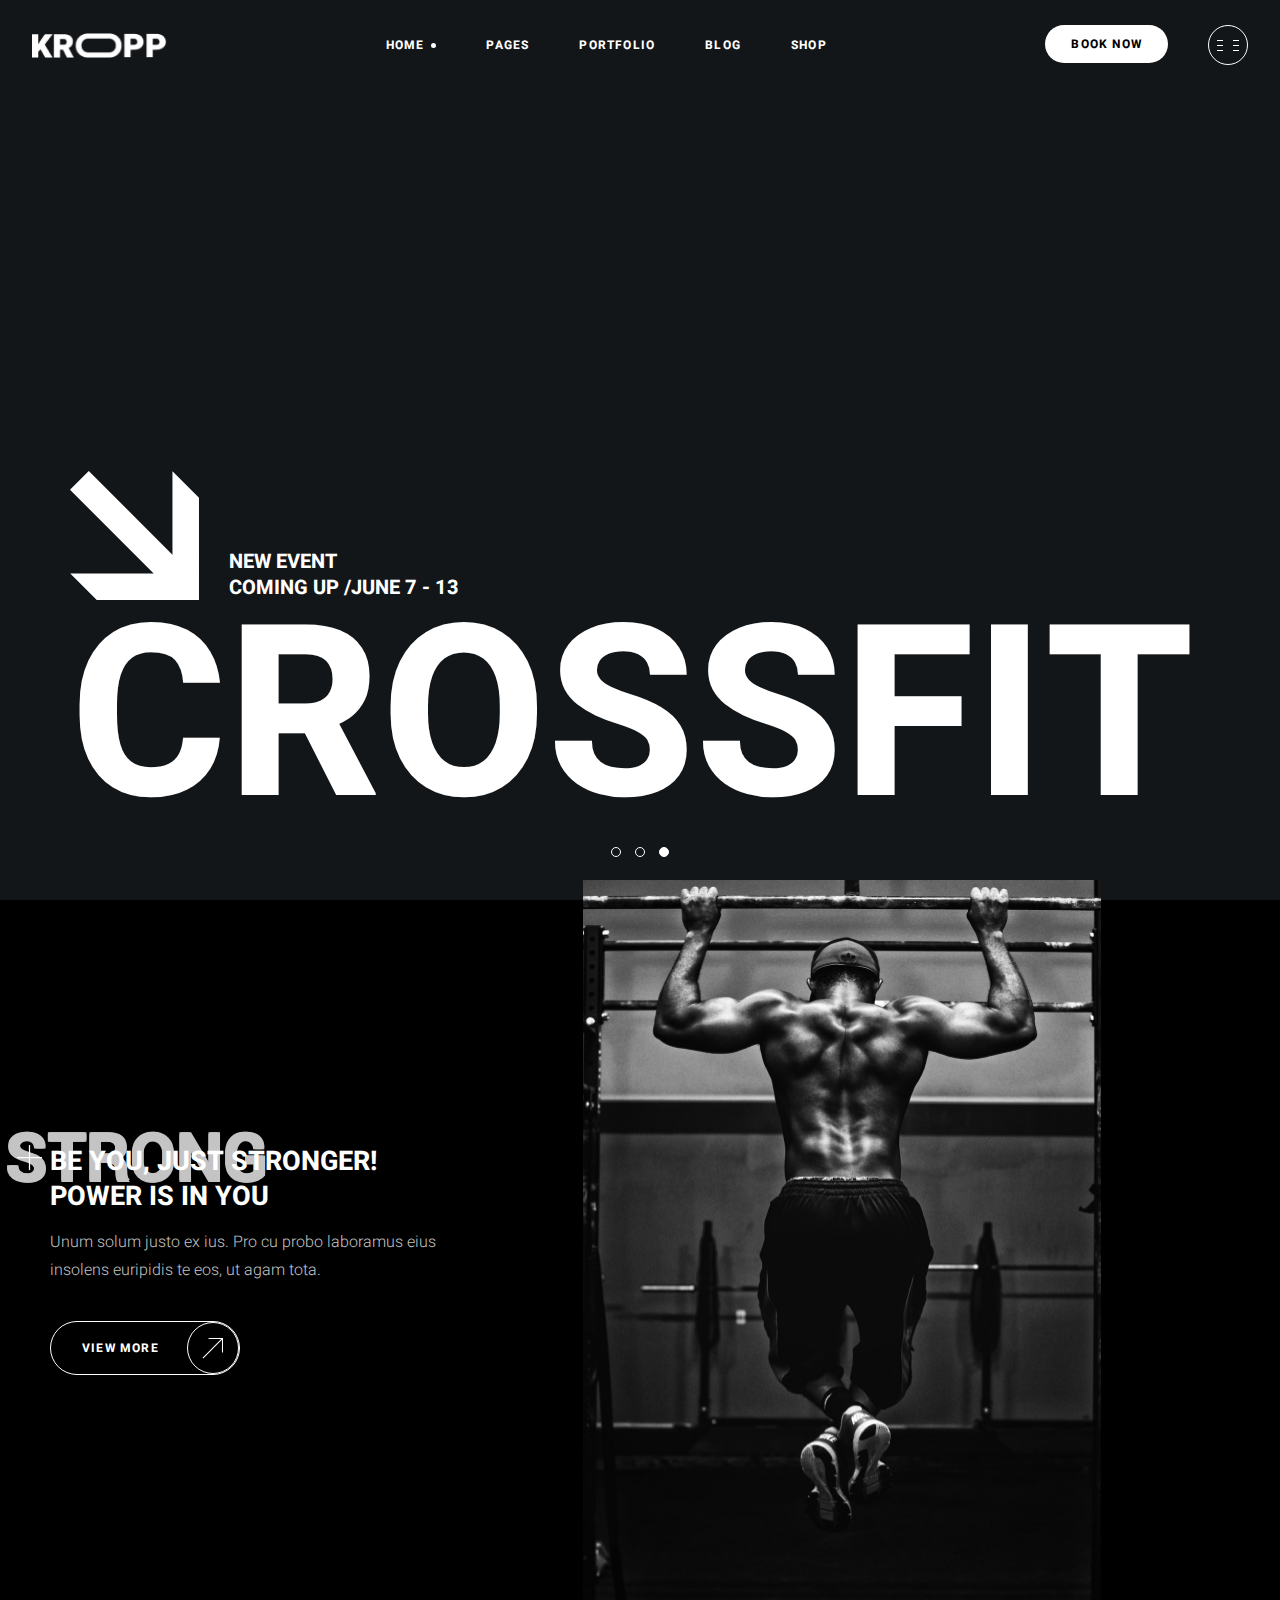
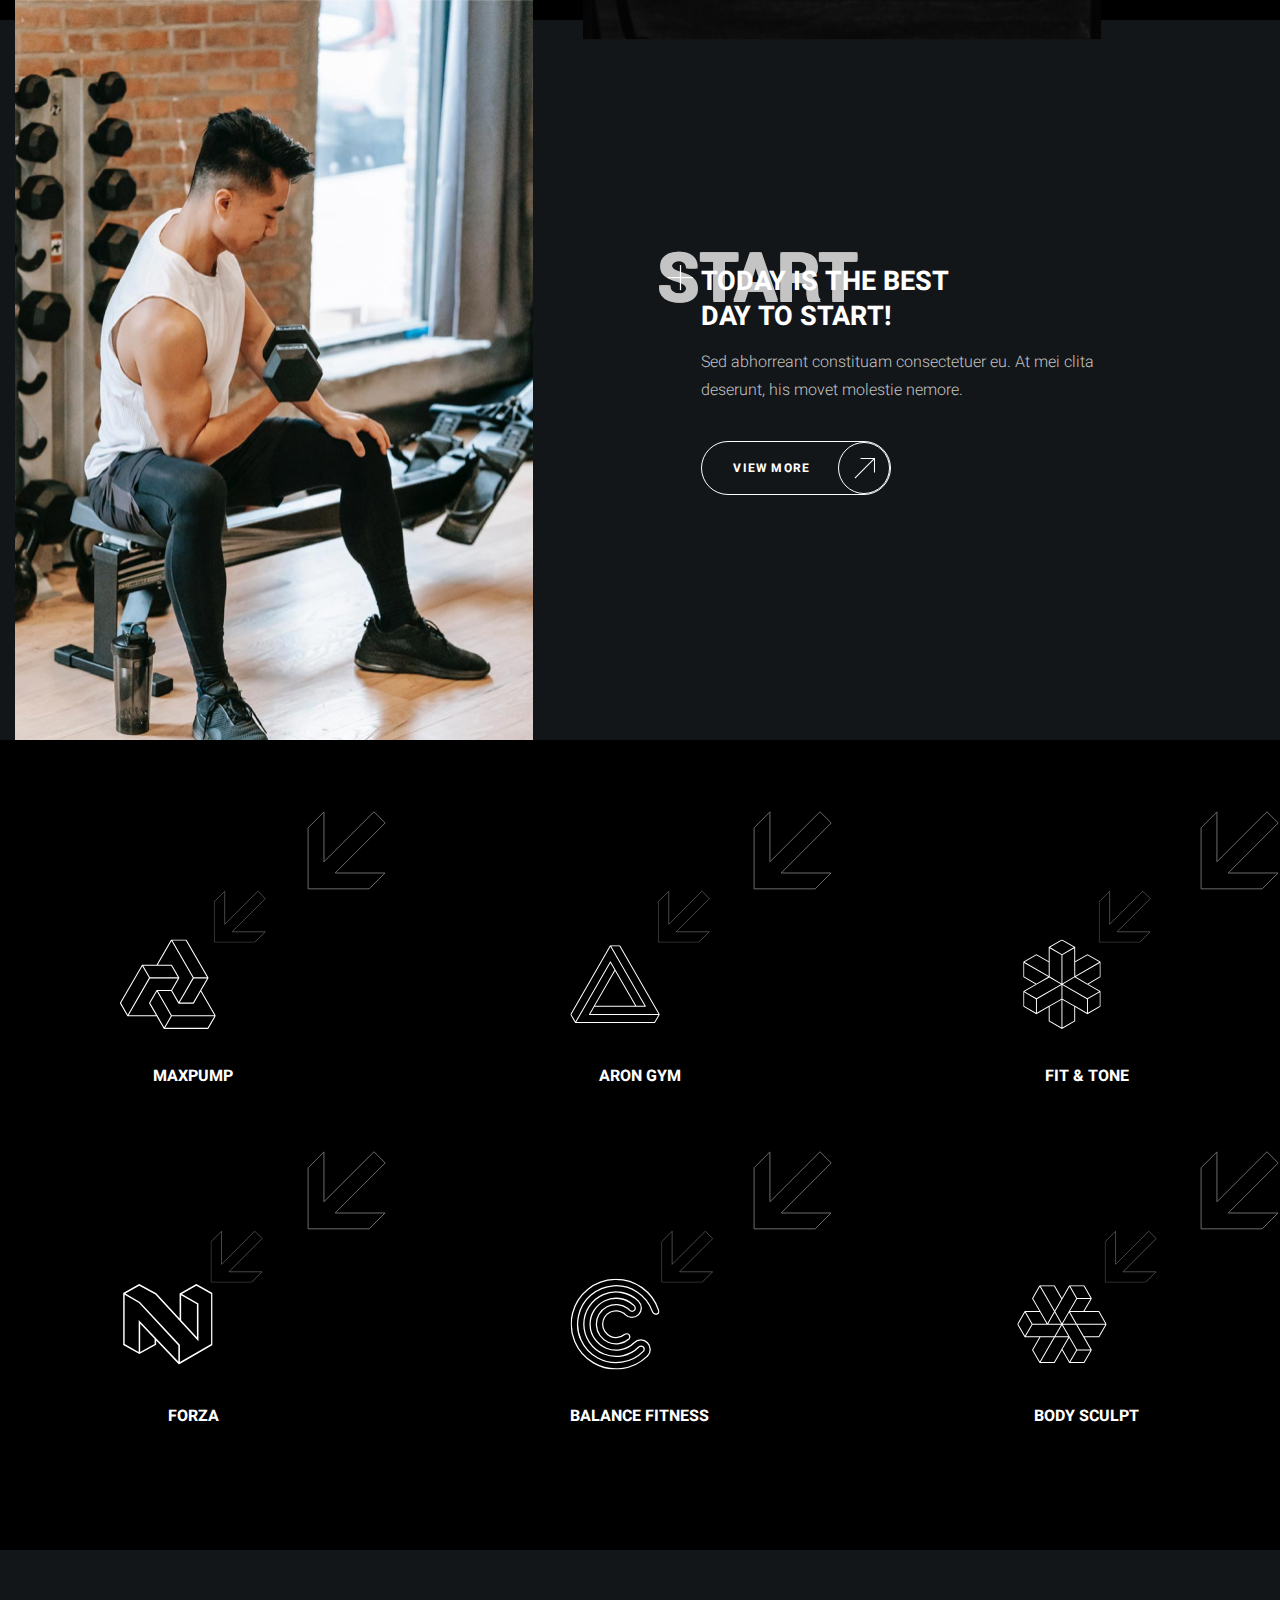
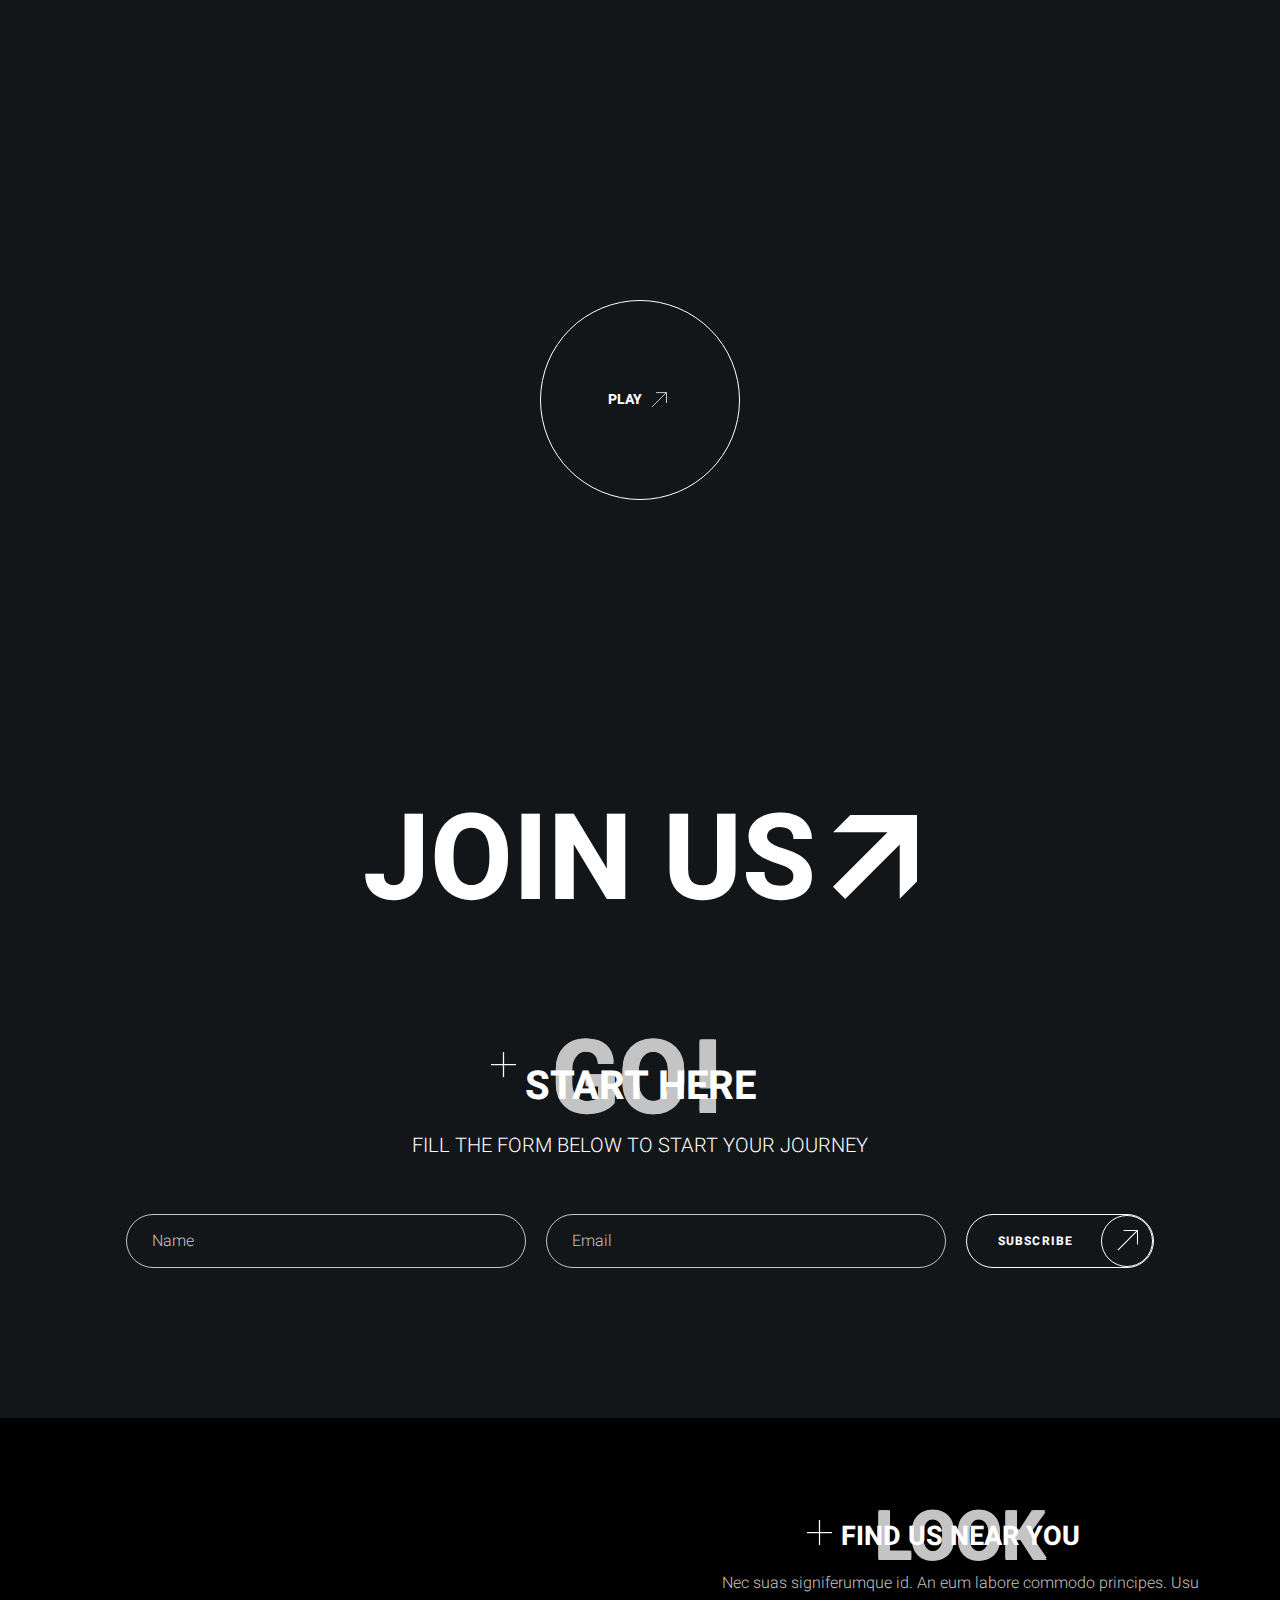
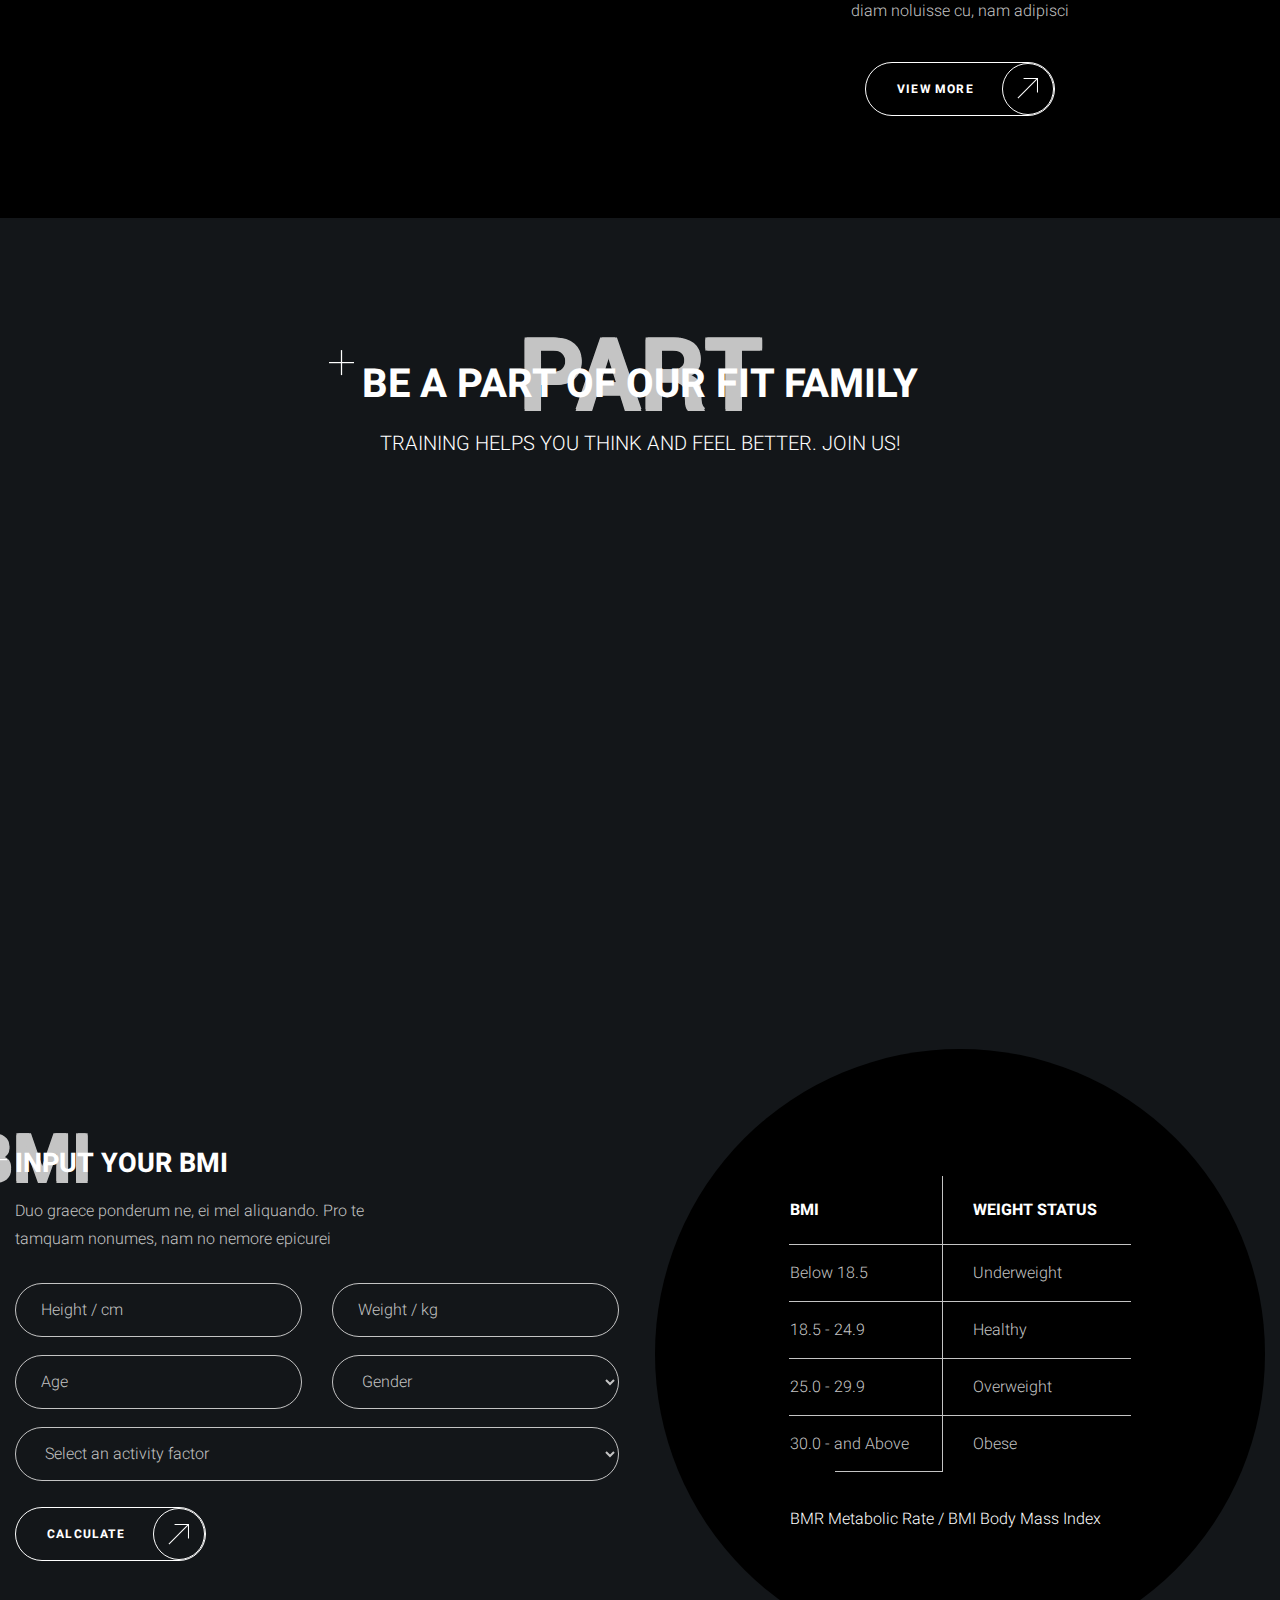
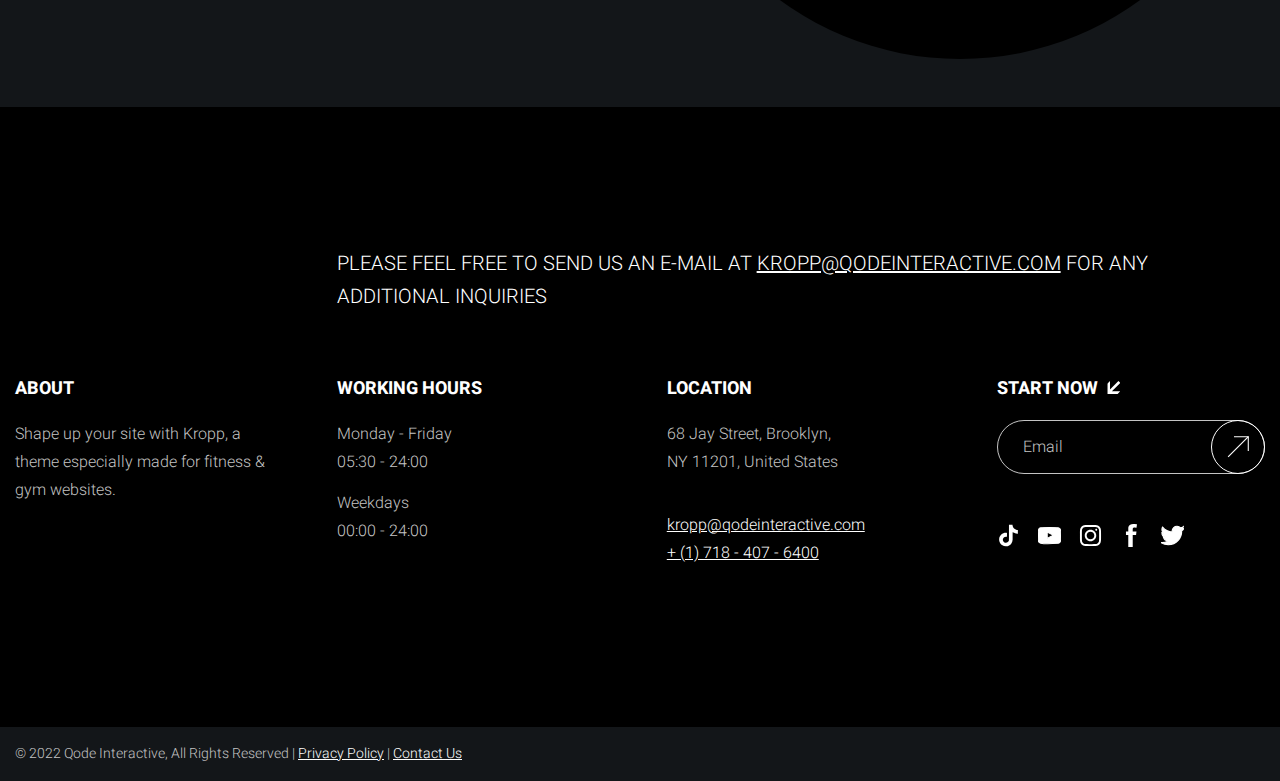
==== crossfit/index.html @ 1299d88a "done" ====
<!doctype html>
<html lang="en">
<head>
  <meta charset="UTF-8">
  <meta name="viewport"
        content="width=device-width, user-scalable=no, initial-scale=1.0, maximum-scale=1.0, minimum-scale=1.0">
  <title>Kropp Fitness</title>
  <link rel="stylesheet" href="./style.css">
</head>
<body>
  <header class="header">
    <a class="header-logo" href="/">
      <img
        class="header-logo-image"
        src="./images/logo.png"
        alt="Kropp Logo"
        width="135" height="25" loading="lazy"
      />
    </a>
    <nav class="header-menu">
      <ul class="header-menu-list">
        <li class="header-menu-item">
          <a class="header-menu-link is-current" href="/">Home</a>
        </li>
        <li class="header-menu-item">
          <a class="header-menu-link" href="/">Pages</a>
        </li>
        <li class="header-menu-item">
          <a class="header-menu-link" href="/">Portfolio</a>
        </li>
        <li class="header-menu-item">
          <a class="header-menu-link" href="/">Blog</a>
        </li>
        <li class="header-menu-item">
          <a class="header-menu-link" href="/">Shop</a>
        </li>
      </ul>
    </nav>
    <div class="header-actions">
      <button
        class="header-book-button button"
        type="button"
      >
        Book now
      </button>
      <button
        class="header-burger-button"
        type="button"
        title="Open menu"
      >
        <span class="visually-hidden">Open menu</span>
        <span class="header-burger-button-line"></span>
        <span class="header-burger-button-line"></span>
        <span class="header-burger-button-line"></span>
      </button>
    </div>
  </header>
  <main class="content">
    <h1 class="visually-hidden">Kropp Fitness Club</h1>
    <section class="banner">
      <h2 class="visually-hidden">Upcoming events</h2>
      <div class="banner-body">
        <div class="banner-info">
          New event<br/>
          coming up / <time datetime="06-07">june 7</time>&nbsp;-&nbsp;<time datetime="06-13">13</time>
        </div>
        <h3 class="banner-title">Crossfit</h3>
      </div>
      <div class="banner-pagination">
        <ul class="banner-pagination-list">
          <li class="banner-pagination-item">
            <button
              class="banner-pagination-button"
              type="button"
            ></button>
          </li>
          <li class="banner-pagination-item">
            <button
              class="banner-pagination-button"
              type="button"
            ></button>
          </li>
          <li class="banner-pagination-item">
            <button
              class="banner-pagination-button is-current"
              type="button"
            ></button>
          </li>
        </ul>
      </div>
    </section>
    <section class="motivation">
      <h2 class="visually-hidden">Motivation</h2>
      <ul class="motivation-list">
        <li class="motivation-item">
          <div class="motivation-card container">
            <div class="motivation-card-body">
              <h3
                class="motivation-card-title backdrop-title title-medium"
                data-title="Strong"
              >
                Be you, just stronger!<br/>
                Power is in you
              </h3>
              <div class="motivation-card-description">
                <p>Unum solum justo ex ius. Pro cu probo laboramus eius insolens euripidis te eos, ut agam tota.</p>
              </div>
              <a class="motivation-card-button button transparent" href="/">
                View more
              </a>
            </div>
            <img
              class="motivation-card-image"
              src="./images/motivation/1.jpg"
              alt="A man pulling himself up on a horizontal bar"
              width="518" height="760" loading="lazy"
            />
          </div>
        </li>
        <li class="motivation-item">
          <div class="motivation-card container">
            <div class="motivation-card-body">
              <h3
                class="motivation-card-title backdrop-title title-medium"
                data-title="Start"
              >
                Today is the best<br/>
                day to start!
              </h3>
              <div class="motivation-card-description">
                <p>Sed abhorreant constituam consectetuer eu. At mei clita deserunt, his movet molestie nemore.</p>
              </div>
              <a class="motivation-card-button button transparent" href="/">
                View more
              </a>
            </div>
            <img
              class="motivation-card-image"
              src="./images/motivation/2.jpg"
              alt="Man with dumbbells"
              width="518" height="760" loading="lazy"
            />
          </div>
        </li>
      </ul>
    </section>
    <section class="training-types container-wide">
      <h2 class="visually-hidden">Types of training</h2>
      <ul class="training-types-list">
        <li class="training-types-item">
          <img
            class="training-types-image"
            src="./images/training-types/1.svg"
            alt=""
            width="150" height="140" loading="lazy"
          />
          <h3 class="training-types-item-title">Maxpump</h3>
        </li>
        <li class="training-types-item">
          <img
            class="training-types-image"
            src="./images/training-types/2.svg"
            alt=""
            width="150" height="140" loading="lazy"
          />
          <h3 class="training-types-item-title">aron gym</h3>
        </li>
        <li class="training-types-item">
          <img
            class="training-types-image"
            src="./images/training-types/3.svg"
            alt=""
            width="150" height="140" loading="lazy"
          />
          <h3 class="training-types-item-title">fit & tone</h3>
        </li>
        <li class="training-types-item">
          <img
            class="training-types-image"
            src="./images/training-types/4.svg"
            alt=""
            width="150" height="140" loading="lazy"
          />
          <h3 class="training-types-item-title">forza</h3>
        </li>
        <li class="training-types-item">
          <img
            class="training-types-image"
            src="./images/training-types/5.svg"
            alt=""
            width="150" height="140" loading="lazy"
          />
          <h3 class="training-types-item-title">balance fitness</h3>
        </li>
        <li class="training-types-item">
          <img
            class="training-types-image"
            src="./images/training-types/6.svg"
            alt=""
            width="150" height="140" loading="lazy"
          />
          <h3 class="training-types-item-title">body sculpt</h3>
        </li>
      </ul>
    </section>
    <section class="join-us">
      <div class="join-us-video-wrapper">
        <video
          class="join-us-video"
          src=""
          width="960" height="600"
          poster="./images/video-placeholder.jpg"
        ></video>
        <button
          class="join-us-video-play-button"
          type="button"
        >
          Play
        </button>
      </div>
      <div class="join-us-body container">
        <h2 class="join-us-title">Join us</h2>
        <form class="join-us-form">
          <header class="join-us-form-header">
            <h3
              class="join-us-form-title backdrop-title centered title-big"
              data-title="Go!"
            >
              Start here
            </h3>
            <div class="join-us-form-subtitle section-description">
              fill the form below to start your journey
            </div>
          </header>
          <div class="join-us-form-body">
            <label class="visually-hidden" for="username">Name</label>
            <input
              class="join-us-form-input input"
              id="username"
              placeholder="Name"
            />
            <label class="visually-hidden" for="email">Email</label>
            <input
              class="join-us-form-input input"
              id="email"
              placeholder="Email"
              type="email"
            />
            <button
              class="join-us-form-button button transparent"
              type="submit"
            >
              Subscribe
            </button>
          </div>
        </form>
      </div>
    </section>
    <section class="location container-wide">
      <img
        class="location-map-image"
        src="./images/map.jpeg"
        alt="Branches on the map"
        width="960" height="600" loading="lazy"
      />
      <div class="location-body">
        <h2
          class="location-title title-medium backdrop-title centered"
          data-title="Look"
        >
          Find us near you
        </h2>
        <div class="location-description">
          <p>Nec suas signiferumque id. An eum labore commodo principes. Usu diam noluisse cu, nam adipisci</p>
        </div>
        <a class="location-button button transparent" href="/">
          View more
        </a>
      </div>
    </section>
    <section class="family">
      <header class="family-header container">
        <h2
          class="family-title title-big backdrop-title centered"
          data-title="Part"
        >
          Be a part of our fit family
        </h2>
        <div class="family-description section-description">
          <p>Training helps you think and feel better. join us!</p>
        </div>
      </header>
      <div class="family-body container-wide">
        <img
          class="family-image"
          src="./images/family/1.jpeg"
          alt="Training people"
          width="414" height="479" loading="lazy"
        />
        <img
          class="family-image"
          src="./images/family/2.jpeg"
          alt="Training people"
          width="744" height="479" loading="lazy"
        />
        <img
          class="family-image"
          src="./images/family/3.jpeg"
          alt="Training people"
          width="396" height="479" loading="lazy"
        />
        <img
          class="family-image"
          src="./images/family/4.jpeg"
          alt="Training people"
          width="396" height="479" loading="lazy"
        />
        <img
          class="family-image"
          src="./images/family/5.jpeg"
          alt="Training people"
          width="414" height="479" loading="lazy"
        />
      </div>
    </section>
    <section class="calculate">
      <div class="calculate-inner container">
        <div class="calculate-body">
          <h2
            class="calculate-title title-medium backdrop-title"
            data-title="BMI"
          >
            Input your BMI
          </h2>
          <div class="calculate-description">
            <p>Duo graece ponderum ne, ei mel aliquando. Pro te tamquam nonumes, nam no nemore epicurei</p>
          </div>
          <form class="calculate-form">
            <div class="calculate-form-body">
              <label class="visually-hidden" for="height">Height</label>
              <input
                class="calculate-input input"
                id="height"
                type="number"
                placeholder="Height / cm"
              />

              <label class="visually-hidden" for="weight">Weight</label>
              <input
                class="calculate-input input"
                id="weight"
                type="number"
                placeholder="Weight / kg"
              />

              <label class="visually-hidden" for="age">Age</label>
              <input
                class="calculate-input input"
                id="age"
                type="number"
                placeholder="Age"
              />

              <label class="visually-hidden" for="gender">Gender</label>
              <select class="calculate-input input" id="gender" required>
                <option value="" disabled selected>Gender</option>
                <option value="male">Male</option>
                <option value="female">Female</option>
              </select>

              <label class="visually-hidden" for="activity-factor">Activity factor</label>
              <select class="calculate-input input wide" id="activity-factor" required>
                <option value="" disabled selected>Select an activity factor</option>
                <option value="1">1</option>
                <option value="2">2</option>
              </select>
            </div>
            <button
              class="calculate-button button transparent"
              type="submit"
            >
              Calculate
            </button>
          </form>
        </div>
        <div class="calculate-table-wrapper">
          <table class="calculate-table">
            <thead>
              <tr>
                <th>BMI</th>
                <th>Weight status</th>
              </tr>
            </thead>
            <tbody>
              <tr>
                <td>Below 18.5</td>
                <td>Underweight</td>
              </tr>
              <tr>
                <td>18.5 - 24.9</td>
                <td>Healthy</td>
              </tr>
              <tr>
                <td>25.0 - 29.9</td>
                <td>Overweight</td>
              </tr>
              <tr>
                <td>30.0 - and Above</td>
                <td>Obese</td>
              </tr>
            </tbody>
            <tfoot>
              <tr>
                <td colspan="2"><b>BMR</b>  Metabolic Rate / <b>BMI</b>  Body Mass Index</td>
              </tr>
            </tfoot>
          </table>
        </div>
      </div>
    </section>
  </main>
  <footer class="footer">
    <div class="footer-main">
      <div class="footer-main-inner container">
        <header class="footer-header">
          <a class="footer-logo" href="/">
            <img
              class="footer-logo-image"
              src="./images/logo.png"
              alt="Kropp Logo"
              width="270" height="50" loading="lazy"
            />
          </a>
          <p class="footer-description section-description">
            please feel free to send us an e-mail at <a href="mailto:kropp@qodeinteractive.com">kropp@qodeinteractive.com</a> For any additional inquiries
          </p>
        </header>
        <div class="footer-body">
          <div class="footer-column">
            <h2 class="footer-column-title">About</h2>
            <p class="footer-about">
              Shape up your site with Kropp, a theme especially made for fitness & gym websites.
            </p>
          </div>
          <div class="footer-column">
            <h2 class="footer-column-title">Working hours</h2>
            <div class="footer-schedule">
              Monday - Friday<br/>
              <time datetime="05:30/24:00">05:30 - 24:00</time>
            </div>
            <div class="footer-schedule">
              Weekdays<br/>
              <time datetime="00:00/24:00">00:00 - 24:00</time>
            </div>
          </div>
          <div class="footer-column">
            <h2 class="footer-column-title">Location</h2>
            <address class="footer-address">
              68 Jay Street, Brooklyn,<br/>
              NY 11201, United States
            </address>
            <div class="footer-contacts">
              <ul class="footer-contacts-list">
                <li class="footer-contacts-item">
                  <a class="footer-contacts-link" href="mailto:kropp@qodeinteractive.com">kropp@qodeinteractive.com</a>
                </li>
                <li class="footer-contacts-item">
                  <a class="footer-contacts-link" href="tel:+17184076400">+ (1) 718 - 407 - 6400</a>
                </li>
              </ul>
            </div>
          </div>
          <div class="footer-column">
            <h2 class="footer-column-title has-arrow">start now</h2>
            <form class="footer-subscribe">
              <label class="visually-hidden" for="subscribe-email">Email</label>
              <input
                class="footer-subscribe-input input"
                id="subscribe-email"
                type="email"
                placeholder="Email"
              />
              <button
                class="footer-subscribe-button"
                type="submit"
                title="Subscribe"
              >
                <span class="visually-hidden">Subscribe</span>
              </button>
            </form>
            <div class="footer-soc1als">
              <ul class="footer-soc1als-list">
                <li class="footer-soc1als-item">
                  <a class="footer-soc1als-link" href="/" target="_blank">
                    <svg fill="#000000" viewBox="0 0 32 32" version="1.1" xmlns="http://www.w3.org/2000/svg">
                      <path fill="black" d="M16.656 1.029c1.637-0.025 3.262-0.012 4.886-0.025 0.054 2.031 0.878 3.859 2.189 5.213l-0.002-0.002c1.411 1.271 3.247 2.095 5.271 2.235l0.028 0.002v5.036c-1.912-0.048-3.71-0.489-5.331-1.247l0.082 0.034c-0.784-0.377-1.447-0.764-2.077-1.196l0.052 0.034c-0.012 3.649 0.012 7.298-0.025 10.934-0.103 1.853-0.719 3.543-1.707 4.954l0.020-0.031c-1.652 2.366-4.328 3.919-7.371 4.011l-0.014 0c-0.123 0.006-0.268 0.009-0.414 0.009-1.73 0-3.347-0.482-4.725-1.319l0.040 0.023c-2.508-1.509-4.238-4.091-4.558-7.094l-0.004-0.041c-0.025-0.625-0.037-1.25-0.012-1.862 0.49-4.779 4.494-8.476 9.361-8.476 0.547 0 1.083 0.047 1.604 0.136l-0.056-0.008c0.025 1.849-0.050 3.699-0.050 5.548-0.423-0.153-0.911-0.242-1.42-0.242-1.868 0-3.457 1.194-4.045 2.861l-0.009 0.030c-0.133 0.427-0.21 0.918-0.21 1.426 0 0.206 0.013 0.41 0.037 0.61l-0.002-0.024c0.332 2.046 2.086 3.59 4.201 3.59 0.061 0 0.121-0.001 0.181-0.004l-0.009 0c1.463-0.044 2.733-0.831 3.451-1.994l0.010-0.018c0.267-0.372 0.45-0.822 0.511-1.311l0.001-0.014c0.125-2.237 0.075-4.461 0.087-6.698 0.012-5.036-0.012-10.060 0.025-15.083z"></path>
                    </svg>
                  </a>
                </li>
                <li class="footer-soc1als-item">
                  <a class="footer-soc1als-link" href="/" target="_blank">
                    <svg viewBox="0 -3 20 20" version="1.1" xmlns="http://www.w3.org/2000/svg" xmlns:xlink="http://www.w3.org/1999/xlink">
                      <g id="Page-1" stroke="none" stroke-width="1" fill="none" fill-rule="evenodd">
                        <g id="Dribbble-Light-Preview" transform="translate(-300.000000, -7442.000000)" fill="#000000">
                          <g id="icons" transform="translate(56.000000, 160.000000)">
                            <path d="M251.988432,7291.58588 L251.988432,7285.97425 C253.980638,7286.91168 255.523602,7287.8172 257.348463,7288.79353 C255.843351,7289.62824 253.980638,7290.56468 251.988432,7291.58588 M263.090998,7283.18289 C262.747343,7282.73013 262.161634,7282.37809 261.538073,7282.26141 C259.705243,7281.91336 248.270974,7281.91237 246.439141,7282.26141 C245.939097,7282.35515 245.493839,7282.58153 245.111335,7282.93357 C243.49964,7284.42947 244.004664,7292.45151 244.393145,7293.75096 C244.556505,7294.31342 244.767679,7294.71931 245.033639,7294.98558 C245.376298,7295.33761 245.845463,7295.57995 246.384355,7295.68865 C247.893451,7296.0008 255.668037,7296.17532 261.506198,7295.73552 C262.044094,7295.64178 262.520231,7295.39147 262.895762,7295.02447 C264.385932,7293.53455 264.28433,7285.06174 263.090998,7283.18289" id="youtube-[#168]">

                            </path>
                          </g>
                        </g>
                      </g>
                    </svg>
                  </a>
                </li>
                <li class="footer-soc1als-item">
                  <a class="footer-soc1als-link" href="/" target="_blank">
                    <svg viewBox="0 0 24 24" fill="none" xmlns="http://www.w3.org/2000/svg">
                      <path fill-rule="evenodd" clip-rule="evenodd" d="M12 18C15.3137 18 18 15.3137 18 12C18 8.68629 15.3137 6 12 6C8.68629 6 6 8.68629 6 12C6 15.3137 8.68629 18 12 18ZM12 16C14.2091 16 16 14.2091 16 12C16 9.79086 14.2091 8 12 8C9.79086 8 8 9.79086 8 12C8 14.2091 9.79086 16 12 16Z" fill="#0F0F0F"/>
                      <path d="M18 5C17.4477 5 17 5.44772 17 6C17 6.55228 17.4477 7 18 7C18.5523 7 19 6.55228 19 6C19 5.44772 18.5523 5 18 5Z" fill="#0F0F0F"/>
                      <path fill-rule="evenodd" clip-rule="evenodd" d="M1.65396 4.27606C1 5.55953 1 7.23969 1 10.6V13.4C1 16.7603 1 18.4405 1.65396 19.7239C2.2292 20.8529 3.14708 21.7708 4.27606 22.346C5.55953 23 7.23969 23 10.6 23H13.4C16.7603 23 18.4405 23 19.7239 22.346C20.8529 21.7708 21.7708 20.8529 22.346 19.7239C23 18.4405 23 16.7603 23 13.4V10.6C23 7.23969 23 5.55953 22.346 4.27606C21.7708 3.14708 20.8529 2.2292 19.7239 1.65396C18.4405 1 16.7603 1 13.4 1H10.6C7.23969 1 5.55953 1 4.27606 1.65396C3.14708 2.2292 2.2292 3.14708 1.65396 4.27606ZM13.4 3H10.6C8.88684 3 7.72225 3.00156 6.82208 3.0751C5.94524 3.14674 5.49684 3.27659 5.18404 3.43597C4.43139 3.81947 3.81947 4.43139 3.43597 5.18404C3.27659 5.49684 3.14674 5.94524 3.0751 6.82208C3.00156 7.72225 3 8.88684 3 10.6V13.4C3 15.1132 3.00156 16.2777 3.0751 17.1779C3.14674 18.0548 3.27659 18.5032 3.43597 18.816C3.81947 19.5686 4.43139 20.1805 5.18404 20.564C5.49684 20.7234 5.94524 20.8533 6.82208 20.9249C7.72225 20.9984 8.88684 21 10.6 21H13.4C15.1132 21 16.2777 20.9984 17.1779 20.9249C18.0548 20.8533 18.5032 20.7234 18.816 20.564C19.5686 20.1805 20.1805 19.5686 20.564 18.816C20.7234 18.5032 20.8533 18.0548 20.9249 17.1779C20.9984 16.2777 21 15.1132 21 13.4V10.6C21 8.88684 20.9984 7.72225 20.9249 6.82208C20.8533 5.94524 20.7234 5.49684 20.564 5.18404C20.1805 4.43139 19.5686 3.81947 18.816 3.43597C18.5032 3.27659 18.0548 3.14674 17.1779 3.0751C16.2777 3.00156 15.1132 3 13.4 3Z" fill="#0F0F0F"/>
                    </svg>
                  </a>
                </li>
                <li class="footer-soc1als-item">
                  <a class="footer-soc1als-link" href="/" target="_blank">
                    <svg fill="#000000"  version="1.1" xmlns="http://www.w3.org/2000/svg" xmlns:xlink="http://www.w3.org/1999/xlink"
                        viewBox="0 0 512 512" xml:space="preserve">

                      <g id="7935ec95c421cee6d86eb22ecd11b7e3">

                      <path fill="black" style="display: inline;" d="M283.122,122.174c0,5.24,0,22.319,0,46.583h83.424l-9.045,74.367h-74.379
                          c0,114.688,0,268.375,0,268.375h-98.726c0,0,0-151.653,0-268.375h-51.443v-74.367h51.443c0-29.492,0-50.463,0-56.302
                          c0-27.82-2.096-41.02,9.725-62.578C205.948,28.32,239.308-0.174,297.007,0.512c57.713,0.711,82.04,6.263,82.04,6.263
                          l-12.501,79.257c0,0-36.853-9.731-54.942-6.263C293.539,83.238,283.122,94.366,283.122,122.174z">

                      </path>

                      </g>

                      </svg>
                  </a>
                </li>
                <li class="footer-soc1als-item">
                  <a class="footer-soc1als-link" href="/" target="_blank">
                    <svg viewBox="0 -2 20 20" version="1.1" xmlns="http://www.w3.org/2000/svg" xmlns:xlink="http://www.w3.org/1999/xlink">
                      <g id="Page-1" stroke="none" stroke-width="1" fill="none" fill-rule="evenodd">
                        <g id="Dribbble-Light-Preview" transform="translate(-60.000000, -7521.000000)" fill="#000000">
                          <g id="icons" transform="translate(56.000000, 160.000000)">
                            <path d="M10.29,7377 C17.837,7377 21.965,7370.84365 21.965,7365.50546 C21.965,7365.33021 21.965,7365.15595 21.953,7364.98267 C22.756,7364.41163 23.449,7363.70276 24,7362.8915 C23.252,7363.21837 22.457,7363.433 21.644,7363.52751 C22.5,7363.02244 23.141,7362.2289 23.448,7361.2926 C22.642,7361.76321 21.761,7362.095 20.842,7362.27321 C19.288,7360.64674 16.689,7360.56798 15.036,7362.09796 C13.971,7363.08447 13.518,7364.55538 13.849,7365.95835 C10.55,7365.79492 7.476,7364.261 5.392,7361.73762 C4.303,7363.58363 4.86,7365.94457 6.663,7367.12996 C6.01,7367.11125 5.371,7366.93797 4.8,7366.62489 L4.8,7366.67608 C4.801,7368.5989 6.178,7370.2549 8.092,7370.63591 C7.488,7370.79836 6.854,7370.82199 6.24,7370.70483 C6.777,7372.35099 8.318,7373.47829 10.073,7373.51078 C8.62,7374.63513 6.825,7375.24554 4.977,7375.24358 C4.651,7375.24259 4.325,7375.22388 4,7375.18549 C5.877,7376.37088 8.06,7377 10.29,7376.99705" id="twitter-[#154]">

                            </path>
                          </g>
                        </g>
                      </g>
                    </svg>
                  </a>
                </li>
              </ul>
            </div>
          </div>
        </div>
      </div>
    </div>
    <div class="footer-extra">
      <div class="footer-extra-inner container">
        <div class="footer-copyright">
          © <time datetime="2022">2022</time> Qode Interactive, All Rights Reserved | <a href="/">Privacy Policy</a> | <a href="/">Contact Us</a>
        </div>
      </div>
    </div>
  </footer>
</body>
</html>
---- crossfit/style.css ----
@font-face {
  font-family: 'Heebo';
  src: url('./fonts/Heebo-Light.woff2') format('woff2');
  font-weight: 300;
  font-style: normal;
  font-display: swap;
}

@font-face {
  font-family: 'Heebo';
  src: url('./fonts/Heebo-Bold.woff2') format('woff2');
  font-weight: 700;
  font-style: normal;
  font-display: swap;
}

@font-face {
  font-family: 'Yantramanav';
  src: url('./fonts/Yantramanav-Bold.woff2') format('woff2');
  font-weight: 700;
  font-style: normal;
  font-display: swap;
}

/**
  Нормализация блочной модели
 */
*,
*::before,
*::after {
  box-sizing: border-box;
}

/**
  Убираем внутренние отступы слева тегам списков,
  у которых есть атрибут class
 */
:where(ul, ol):where([class]) {
  padding-left: 0;
}

/**
  Убираем внешние отступы body и двум другим тегам,
  у которых есть атрибут class
 */
body,
:where(blockquote, figure):where([class]) {
  margin: 0;
}

/**
  Убираем внешние отступы вертикали нужным тегам,
  у которых есть атрибут class
 */
:where(
  h1,
  h2,
  h3,
  h4,
  h5,
  h6,
  p,
  ul,
  ol,
  dl
):where([class]) {
  margin-block: 0;
}

:where(dd[class]) {
  margin-left: 0;
}

/**
  Убираем стандартный маркер маркированному списку,
  у которого есть атрибут class
 */
:where(ul[class]) {
  list-style: none;
}

/**
  Упрощаем работу с изображениями
 */
img {
  display: block;
  max-width: 100%;
}

/**
  Наследуем свойства шрифт для полей ввода
 */
input,
textarea,
select,
button {
  font: inherit;
}

html {
  /**
    Пригодится в большинстве ситуаций
    (когда, например, нужно будет "прижать" футер к низу сайта)
   */
  height: 100%;
  /**
    Плавный скролл
   */
  scroll-behavior: smooth;
}

body {
  /**
    Пригодится в большинстве ситуаций
    (когда, например, нужно будет "прижать" футер к низу сайта)
   */
  min-height: 100%;
  /**
    Унифицированный интерлиньяж
   */
  line-height: 1.5;
}

/**
  Удаляем все анимации и переходы для людей,
  которые предпочитают их не использовать
 */
@media (prefers-reduced-motion: reduce) {
  * {
    animation-duration: 0.01ms !important;
    animation-iteration-count: 1 !important;
    transition-duration: 0.01ms !important;
    scroll-behavior: auto !important;
  }
}

:root {
  --color-dark: #000000;
  --color-dark-alternate: #131619;
  --color-light: #FFFFFF;
  --color-dark-gray: #404040;
  --color-light-gray: #C4C4C4;

  --border-radius: 30px;
  --border: 1px solid var(--color-light);

  --font-family-base: 'Heebo', sans-serif;
  --font-family-accent: 'Yantramanav', sans-serif;

  --input-height: 54px;

  --container-width: 1300px;
  --container-padding-x: 15px;

  --transition-duration: 0.2s;

  --header-height: 90px;
}

body {
  font-family: var(--font-family-base);
  font-weight: 300;
  font-size: 16px;
  line-height: 1.75;
  color: var(--color-light-gray);
  background-color: var(--color-dark);
}

svg *[fill] { fill: currentColor }
svg *[stroke] { stroke: currentColor }

a,
button,
input,
textarea,
svg * {
  transition-duration: var(--transition-duration);
}

svg * {
  transition-property: fill, stroke;
}

a {
  color: var(--color-light);
}

a:hover {
  color: var(--color-light-gray);
}

p {
  margin-block: 0;
}

p:not([class]):not(:last-child) {
  margin-bottom: 24px;
}

.container {
  max-width: calc(var(--container-width) + var(--container-padding-x) * 2);
  margin-inline: auto;
  padding-inline: var(--container-padding-x);
}

.container-wide {
  max-width: 1920px;
  margin-inline: auto;
}

.visually-hidden {
  position: absolute !important;
  width: 1px !important;
  height: 1px !important;
  margin: -1px !important;
  border: 0 !important;
  padding: 0 !important;
  white-space: nowrap !important;
  clip-path: inset(100%) !important;
  clip: rect(0 0 0 0) !important;
  overflow: hidden !important;
}

h1, h2, h3, h4, h5, h6 {
  font-weight: 700;
  text-transform: uppercase;
  color: var(--color-light);
}

.title-medium {
  font-size: clamp(20px, 2.08vw, 40px);
  line-height: 1.3;
}

.title-big {
  font-size: clamp(24px, 3.12vw, 60px);
}

.section-description {
  font-size: 20px;
  line-height: 1.65;
  text-transform: uppercase;
  text-align: center;
  color: var(--color-light);
}

.backdrop-title {
  position: relative;
  z-index: 2;
}

.backdrop-title::before {
  content: '';
  display: block;
  position: absolute;
  right: calc(100% + 8px);
  width: 26px;
  aspect-ratio: 1;
  background: url('./icons/plus.svg') center/contain no-repeat;
}

.backdrop-title::after {
  content: attr(data-title);
  position: absolute;
  z-index: -1;
  top: -0.3em;
  left: -0.6em;
  font-family: var(--font-family-accent);
  font-size: 2.8em;
  line-height: 1;
  color: transparent;
  color: var(--color-light-gray);
	text-shadow: -1px -1px 0 var(--color-light-gray),
              1px -1px 0 var(--color-light-gray),
              -1px 1px 0 var(--color-light-gray),
              1px 1px 0 var(--color-light-gray);
}

.backdrop-title.centered::after {
  top: -0.25em;
  left: 50%;
  translate: -50% 0;
}

.button {
  display: inline-flex;
  align-items: center;
  height: 38px;
  padding-inline: 26px;
  font-size: 12px;
  font-weight: 700;
  line-height: 2;
  letter-spacing: 1.2px;
  text-transform: uppercase;
  text-decoration: none;
  white-space: nowrap;
  background-color: var(--color-light);
  border: none;
  border-radius: var(--border-radius);
}

.button:hover {
  background-color: var(--color-light-gray);
}

.button.transparent {
  position: relative;
  height: var(--input-height);
  padding-left: 31px;
  padding-right: 80px;
  color: var(--color-light);
  background-color: transparent;
  border: var(--border);
}

.button.transparent::after {
  content: '';
  position: absolute;
  right: 0;
  height: 100%;
  aspect-ratio: 1;
  background: url('./icons/arrow-top-right.svg') center/70% no-repeat;
  border: var(--border);
  border-radius: 50%;
}

.button.transparent:hover {
  color: var(--color-dark);
  background-color: var(--color-light-gray);
}

.input {
  width: 100%;
  height: var(--input-height);
  padding-inline: 25px;
  color: var(--color-light);
  background-color: transparent;
  border: 1px solid var(--color-light-gray);
  border-radius: var(--border-radius);
}

.input::placeholder,
select.input:invalid {
  color: var(--color-light-gray);
}

.input:hover {
  border-color: var(--color-light);
}

.input:focus {
  color: var(--color-dark);
  background-color: var(--color-light-gray);
  outline: none;
}

/* Chrome, Safari, Edge, Opera */
input::-webkit-outer-spin-button,
input::-webkit-inner-spin-button {
  -webkit-appearance: none;
  margin: 0;
}

/* Firefox */
input[type=number] {
  -webkit-appearance: textfield;
}

.header {
  display: flex;
  justify-content: space-between;
  align-items: center;
  column-gap: 20px;
  min-height: var(--header-height);
  padding-inline: 32px;
  background-color: var(--color-dark-alternate);
}

.header-logo {
  flex-shrink: 0;
}

.header-menu-list {
  display: flex;
  flex-wrap: wrap;
  column-gap: 50px;
}

.header-menu-link {
  display: inline-flex;
  align-items: center;
  column-gap: 7px;
  height: var(--header-height);
  text-decoration: none;
  text-transform: uppercase;
  font-weight: 700;
  font-size: 12px;
  letter-spacing: 1.2px;
}

.header-menu-link.is-current::after {
  content: "";
  width: 5px;
  aspect-ratio: 1;
  background-color: currentColor;
  border-radius: 50%;
}

.header-actions {
  display: flex;
  column-gap: 40px;
}

.header-burger-button {
  display: inline-flex;
  flex-direction: column;
  justify-content: center;
  row-gap: 4px;
  width: 40px;
  aspect-ratio: 1;
  padding-left: 8px;
  color: var(--color-light);
  background-color: transparent;
  border: var(--border);
  border-radius: 50%;
}

.header-burger-button:hover {
  color: var(--color-light-gray);
  border-color: currentColor;
}

.header-burger-button-line {
  width: 6px;
  height: 1px;
  background-color: currentColor;
  box-shadow: 16px 0 0 currentColor;
}

.banner {
  display: flex;
  flex-direction: column;
  justify-content: end;
  min-height: calc(100vh - var(--header-height));
  padding: 36px 70px;
  color: var(--color-light);
  background-color: var(--color-dark-alternate);
}

.banner-body {
  text-transform: uppercase;
}

.banner-info {
  display: flex;
  align-items: end;
  font-size: clamp(16px, 1.56vw, 30px);
  line-height: 1.27;
  font-weight: 700;
}

.banner-info::before {
  content: '';
  width: clamp(60px, 10.1vw, 194px);
  aspect-ratio: 1;
  margin-right: 30px;
  background: url('./icons/bold-arrow-down-right.svg') center/contain no-repeat;
}

.banner-title {
  font-size: min(18.75vw, 360px);
  line-height: 1;
}

.banner-pagination-list {
  display: flex;
  justify-content: center;
}

.banner-pagination-item {
  display: flex;
}

.banner-pagination-button {
  display: inline-flex;
  justify-content: center;
  align-items: center;
  padding: 7px;
  background-color: transparent;
  border: none;
}

.banner-pagination-button::after {
  content: '';
  width: 10px;
  aspect-ratio: 1;
  border: var(--border);
  border-radius: 50%;
  transition-duration: var(--transition-duration);
}

.banner-pagination-button.is-current::after {
  background-color: var(--color-light);
}

.banner-pagination-button:not(.is-current):hover::after {
  border-color: var(--color-light-gray);
}

.motivation-item:nth-child(even) {
  background-color: var(--color-dark-alternate);
}

.motivation-item:nth-child(even) .motivation-card {
  flex-direction: row-reverse;
}

.motivation-card {
  display: flex;
  justify-content: start;
  align-items: center;
  column-gap: clamp(30px, 10.42vw, 200px);
}

.motivation-card-image {
  margin-block: -60px;
}

.motivation-card-body {
  padding-left: 35px;
}

.motivation-card-title:not(:last-child) {
  margin-bottom: 14px;
}

.motivation-card-description {
  max-width: 400px;
}

.motivation-card-description:not(:last-child) {
  margin-bottom: 37px;
}

.training-types {
  position: relative;
  padding-top: 70px;
  padding-bottom: 120px;
  background-color: var(--color-dark);
}

.training-types-list {
  display: grid;
  grid-template-columns: repeat(6, 1fr);
  gap: 60px;
}

.training-types-item {
  --trainingTypesItemBgIconSize: 80px;

  display: flex;
  flex-direction: column;
  align-items: center;
  row-gap: 32px;
  padding-top: var(--trainingTypesItemBgIconSize);
  background: url('./icons/transparent-wrrow-bottom-left.svg') 100% 0/var(--trainingTypesItemBgIconSize) no-repeat;
}

.training-types-item-title {
  font-size: 16px;
}

.join-us {
  background-color: var(--color-dark-alternate);
}

.join-us-video-wrapper {
  position: relative;
  display: flex;
  justify-content: center;
  align-items: center;
  padding: 150px 30px;
  background: url('./images/join-us-bg.jpg') center/cover no-repeat var(--color-dark-alternate);
}

.join-us-video {
  width: 100%;
  max-width: 960px;
  height: auto;
}

.join-us-video-play-button {
  position: absolute;
  top: 50%;
  left: 50%;
  translate: -50% -50%;
  display: inline-flex;
  justify-content: center;
  align-items: center;
  column-gap: 4px;
  width: 200px;
  aspect-ratio: 1;
  font-size: 14px;
  font-weight: 700;
  text-transform: uppercase;
  color: var(--color-light);
  background-color: transparent;
  border: var(--border);
  border-radius: 50%;
}

.join-us-video-play-button::after {
  content: '';
  width: 26px;
  aspect-ratio: 1;
  background: url('./icons/arrow-top-right.svg') center/contain no-repeat;
  transition-duration: var(--transition-duration);
}

.join-us-video-play-button:hover {
  color: var(--color-dark);
  background-color: var(--color-light-gray);
}

.join-us-video-play-button:hover::after {
  filter: invert(1);
}

.join-us-body {
  padding-bottom: 150px;
}

.join-us-title {
  position: relative;
  margin-top: -0.4em;
  font-size: clamp(64px, 9.37vw, 180px);
  line-height: 1;
  text-align: center;
}

.join-us-title::after {
  content: '';
  display: inline-block;
  height: 0.7em;
  aspect-ratio: 1;
  margin-left: 0.14em;
  background: url('./icons/bold-arrow-down-right.svg') center/contain no-repeat;
  scale: 1 -1;
}

.join-us-title:not(:last-child) {
  margin-bottom: 130px;
}

.join-us-form-header {
  display: flex;
  flex-direction: column;
  align-items: center;
  row-gap: 7px;
}

.join-us-form-header:not(:last-child) {
  margin-bottom: 52px;
}

.join-us-form-body {
  display: flex;
  justify-content: center;
  column-gap: 20px;
}

.join-us-form-input {
  max-width: 400px;
}

.location {
  display: grid;
  grid-template-columns: repeat(2, 1fr);
}

.location-map-image {
  height: auto;
}

.location-body {
  display: flex;
  flex-direction: column;
  justify-content: center;
  align-items: center;
  padding: 80px 15px;
  text-align: center;
}

.location-title:not(:last-child) {
  margin-bottom: 14px;
}

.location-description {
  max-width: 490px;
}

.location-description:not(:last-child) {
  margin-bottom: 37px;
}

.family {
  background-color: var(--color-dark-alternate);
}

.family-header {
  display: flex;
  flex-direction: column;
  align-items: center;
  row-gap: 7px;
  padding-top: 132px;
  padding-bottom: 62px;
  text-align: center;
}

.family-body {
  display: flex;
  justify-content: center;
  column-gap: 26px;
  scroll-snap-type: x mandatory;
  overflow-x: scroll;
}

.family-image {
  scroll-snap-align: start;
}

.calculate {
  padding-block: 146px;
  background-color: var(--color-dark-alternate);
}

.calculate-inner {
  display: flex;
  align-items: center;
  column-gap: 36px;
}

.calculate-body {
  flex-grow: 1;
  max-width: 627px;
}

.calculate-title:not(:last-child) {
  margin-bottom: 16px;
}

.calculate-description {
  max-width: 385px;
}

.calculate-description:not(:last-child) {
  margin-bottom: 30px;
}

.calculate-form-body {
  display: grid;
  grid-template-columns: repeat(2, 1fr);
  gap: 18px 30px;
}

.calculate-form-body:not(:last-child) {
  margin-bottom: 26px;
}

.calculate-input.wide {
  grid-column: -1 / 1;
}

.calculate-table-wrapper {
  position: relative;
  display: flex;
  justify-content: center;
  align-items: center;
  width: 100%;
  max-width: 610px;
}

.calculate-table-wrapper::before {
  content: '';
  position: absolute;
  top: 50%;
  left: 50%;
  translate: -50% -50%;
  width: 100%;
  aspect-ratio: 1;
  background-color: var(--color-dark);
  border-radius: 50%;
}

.calculate-table {
  position: relative;
  border-collapse: collapse;
}

.calculate-table :is(td, th) {
  padding-right: 30px;
}

.calculate-table :is(td, th):not(:first-child) {
  padding-left: 30px;
}

.calculate-table :is(td, th):not(:last-child) {
  border-right: 1px solid var(--color-light-gray);
}

.calculate-table tbody td {
  border-top: 1px solid var(--color-light-gray);
}

.calculate-table tbody tr:last-child td:first-child {
  position: relative;
}

.calculate-table tbody tr:last-child td:first-child::after {
  content: '';
  position: absolute;
  bottom: 0;
  right: 0;
  width: 70%;
  height: 1px;
  background-color: var(--color-light-gray);
}

.calculate-table th {
  padding-block: 20px;
  text-align: left;
  text-transform: uppercase;
  color: var(--color-light);
}

.calculate-table td {
  padding-block: 14px;
}

.calculate-table tfoot {
  color: var(--color-light);
}

.calculate-table tfoot td {
  padding-top: 33px;
  padding-bottom: 0;
}

.footer {
  --footerLogoWidth: 20.77%;
}

.footer-main {
  padding-top: 140px;
  padding-bottom: 160px;
}

.footer-header,
.footer-body {
  display: grid;
  column-gap: 62px;
}

.footer-header {
  grid-template-columns: var(--footerLogoWidth) auto;
}

.footer-header:not(:last-child) {
  margin-bottom: 60px;
}

.footer-logo-image {
  height: auto;
}

.footer-description {
  text-align: left;
}

.footer-body {
  grid-template-columns: var(--footerLogoWidth) repeat(3, 1fr);
}

.footer-column-title {
  font-size: clamp(18px, 1.15vw, 22px);
}

.footer-column-title:not(:last-child) {
  margin-bottom: 15px;
}

.footer-schedule:not(:last-child) {
  margin-bottom: 13px;
}

.footer-address {
  font-style: normal;
}

.footer-address:not(:last-child) {
  margin-bottom: 35px;
}

.footer-column-title.has-arrow::after {
  content: '';
  display: inline-block;
  height: 0.74em;
  aspect-ratio: 1;
  margin-left: 0.5em;
  background: url('./icons/bold-arrow-down-right.svg') center/contain no-repeat;
  scale: -1 1;
}

.footer-subscribe {
  position: relative;
}

.footer-subscribe:not(:last-child) {
  margin-bottom: 50px;
}

.footer-subscribe-input {
  padding-right: 70px;
}

.footer-subscribe-button {
  position: absolute;
  top: 0;
  right: 0;
  height: 100%;
  aspect-ratio: 1;
  background: url('./icons/arrow-top-right.svg') center/70% no-repeat;
  border: var(--border);
  border-radius: 50%;
}

.footer-subscribe-button:hover {
  background-color: var(--color-light-gray);
}

.footer-soc1als-list {
  display: flex;
  column-gap: 18px;
}

.footer-soc1als-link {
  display: flex;
  width: 23px;
}

.footer-extra {
  padding-block: 15px;
  background-color: var(--color-dark-alternate);
}

.footer-copyright {
  font-size: 14px;
}

@media (max-width: 1919px) {
  .motivation-card-image {
    margin-block: -20px;
  }
}

@media (max-width: 1280px) {
  .training-types-list {
    grid-template-columns: repeat(3, 1fr);
  }
}

@media (max-width: 1024px) {
  .header {
    flex-wrap: wrap;
    row-gap: 10px;
    padding-top: 20px;
  }

  .header,
  .banner {
    padding-inline: 15px;
  }

  .header-menu {
    order: 1;
    flex-basis: 100%;
  }

  .header-menu-link {
    height: 50px;
  }

  .banner {
    row-gap: 10px;
  }

  .motivation-card {
    padding-block: 50px;
  }

  .motivation-card-image {
    max-width: 30%;
    height: auto;
    margin-block: 0;
  }

  .join-us-body {
    padding-bottom: 80px;
  }

  .join-us-title:not(:last-child) {
    margin-bottom: 80px;
  }

  .location {
    display: flex;
    flex-direction: column-reverse;
  }

  .family-image {
    height: 360px;
  }

  .calculate {
    padding-block: 100px;
  }

  .calculate-inner {
    column-gap: 20px;
  }

  .calculate-form-body {
    grid-template-columns: 1fr;
  }

  .calculate-button {
    width: 100%;
  }

  .calculate-table :is(td, th) {
    padding-block: 10px;
  }

  .calculate-table tfoot td {
    padding-top: 10px;
  }

  .footer-main {
    padding-top: 80px;
    padding-bottom: 50px;
  }

  .footer-header {
    display: flex;
    flex-direction: column;
    row-gap: 30px;
  }

  .footer-body {
    grid-template-columns: repeat(2, 1fr);
    row-gap: 30px;
  }
}

@media (max-width: 767px) {
  .button {
    padding-inline: 18px;
  }

  .header {
    padding-top: 10px;
  }

  .header-menu-list {
    column-gap: 24px;
  }

  .header-menu-link {
    height: 32px;
  }

  .header-actions {
    column-gap: 15px;
  }

  .banner-info {
    margin-bottom: 5px;
  }

  .banner-info::before {
    margin-right: 10px;
  }

  .motivation-card,
  .motivation-item:nth-child(even) .motivation-card {
    flex-direction: column-reverse;
  }

  .motivation-card {
    row-gap: 30px;
    padding-block: 30px;
  }

  .motivation-card-image {
    max-width: 60%;
  }

  .motivation-card-description:not(:last-child) {
    margin-bottom: 20px;
  }

  .training-types-list {
    grid-template-columns: repeat(2, 1fr);
    gap: 30px;
  }

  .training-types-item {
    --trainingTypesItemBgIconSize: 50px;

    row-gap: 10px;
  }

  .training-types-image {
    max-width: 120px;
  }

  .join-us-video-play-button {
    width: 140px;
  }

  .join-us-title:not(:last-child) {
    margin-bottom: 40px;
  }

  .section-description {
    font-size: 16px;
  }

  .join-us-form-body {
    flex-direction: column;
    align-items: center;
    row-gap: 20px;
  }

  .location-body {
    padding-block: 40px;
  }

  .location-description:not(:last-child) {
    margin-bottom: 20px;
  }

  .family-image {
    height: 180px;
  }

  .family-header {
    padding-top: 80px;
    padding-bottom: 50px;
  }

  .family-body {
    column-gap: 12px;
  }

  .calculate-inner {
    flex-direction: column;
    row-gap: 30px;
  }

  .calculate-table-wrapper::before {
    display: none;
  }

  .calculate {
    padding-block: 60px;
  }

  .footer-body {
    grid-template-columns: 1fr;
  }

  .footer-main {
    padding-top: 50px;
  }

  .footer-header:not(:last-child) {
    margin-bottom: 30px;
  }

  .footer-subscribe:not(:last-child) {
    margin-bottom: 40px;
  }
}
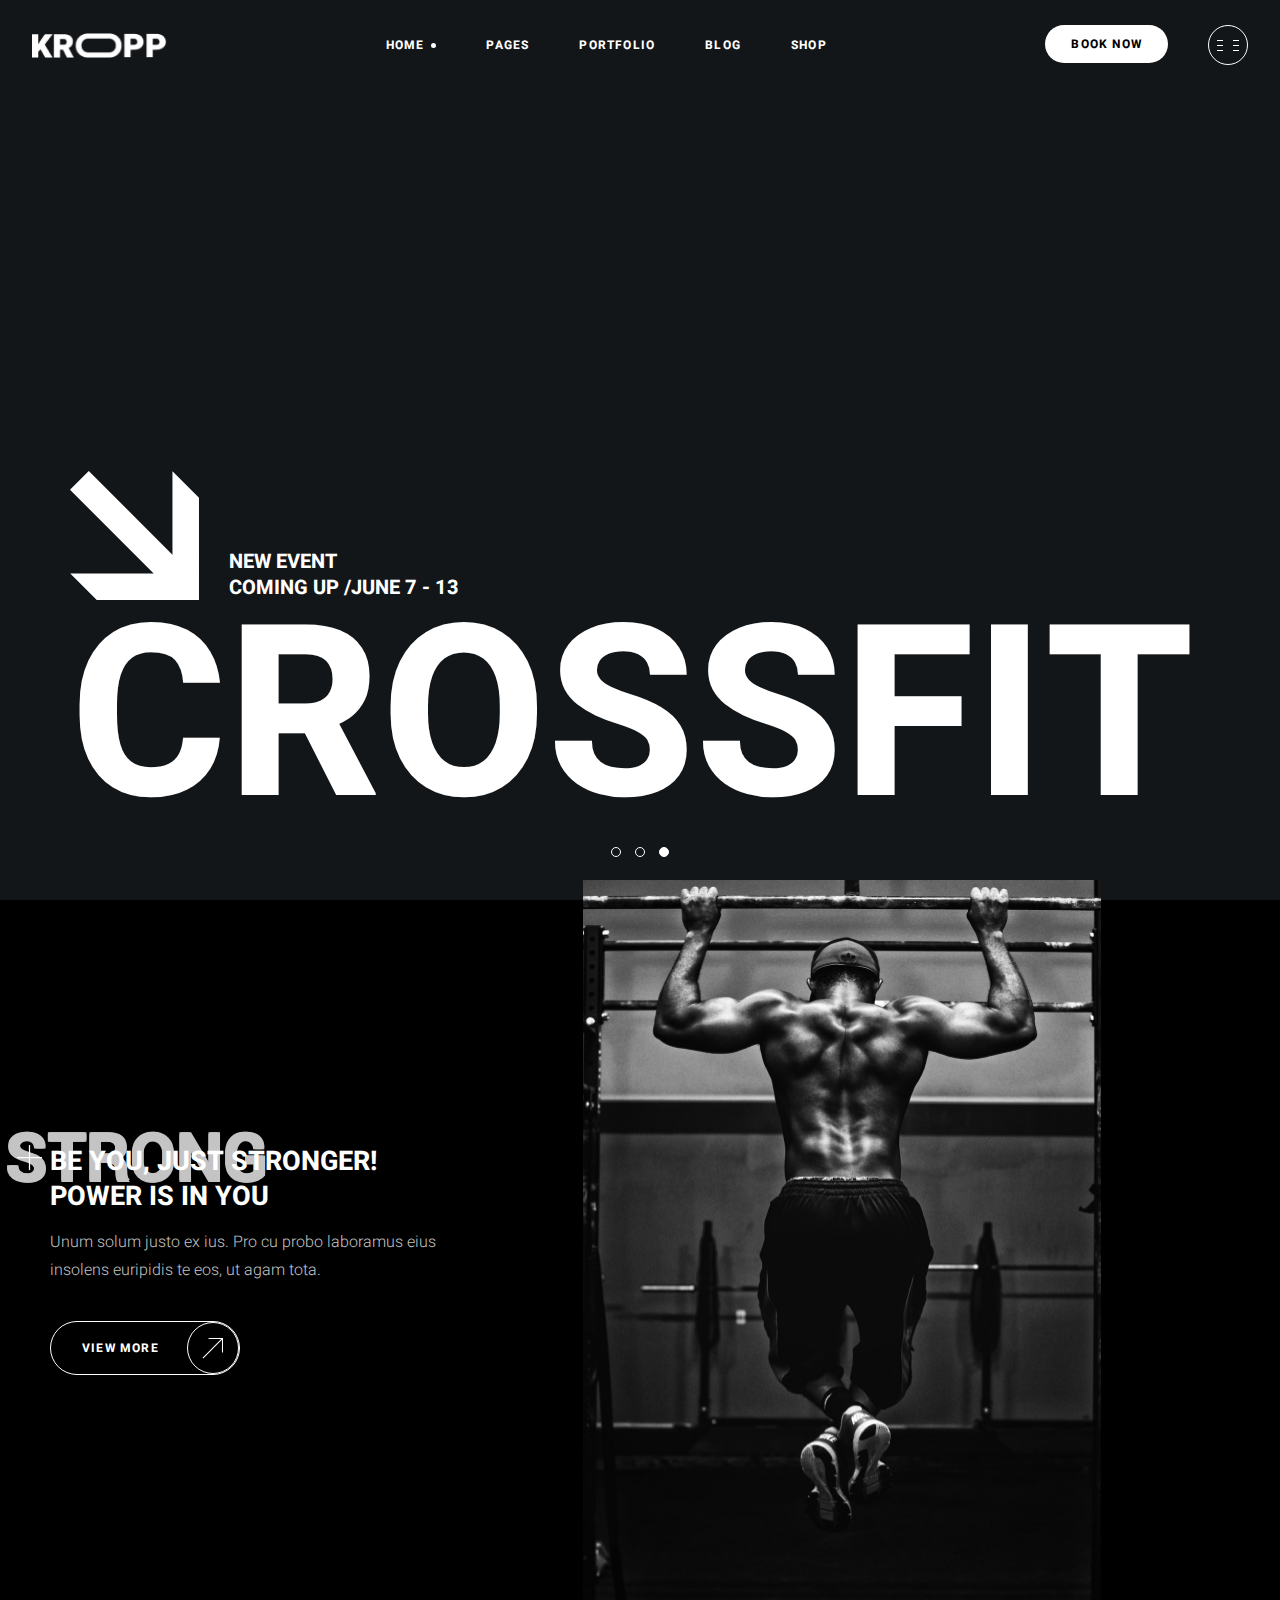
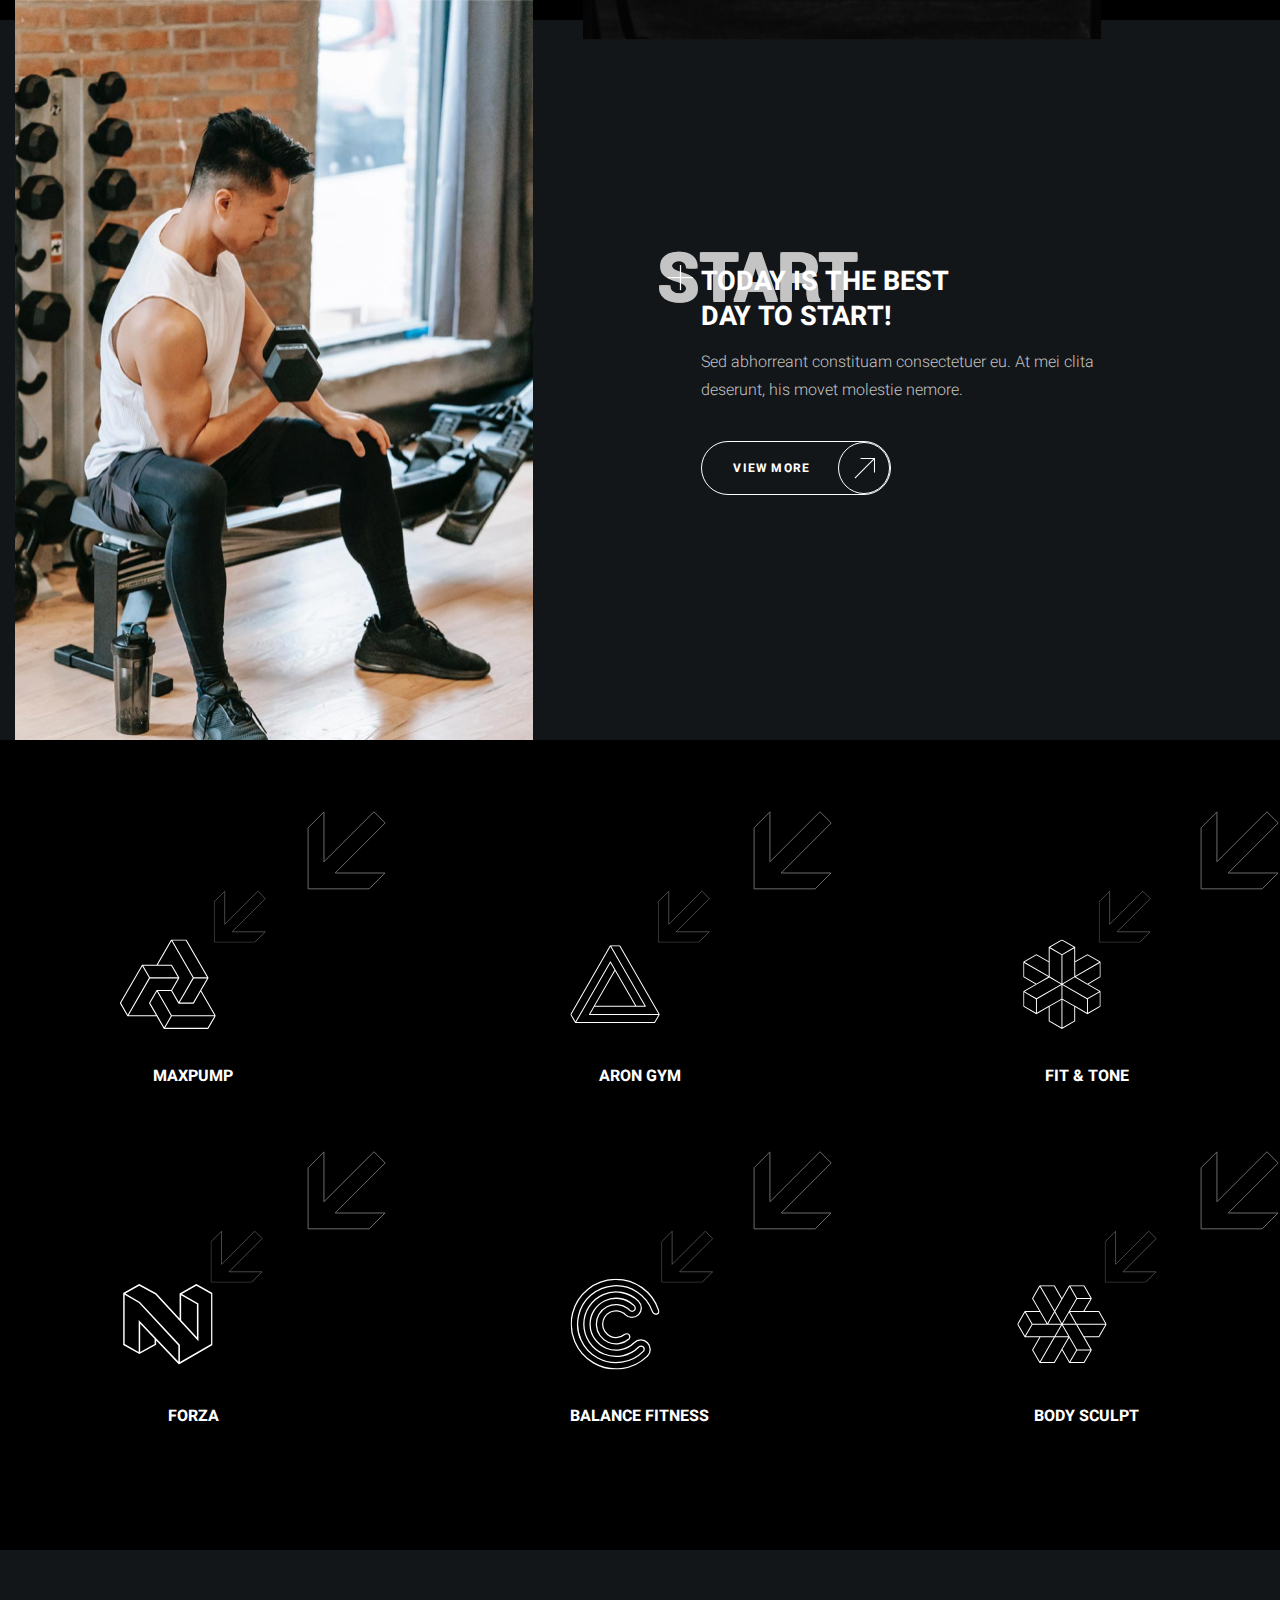
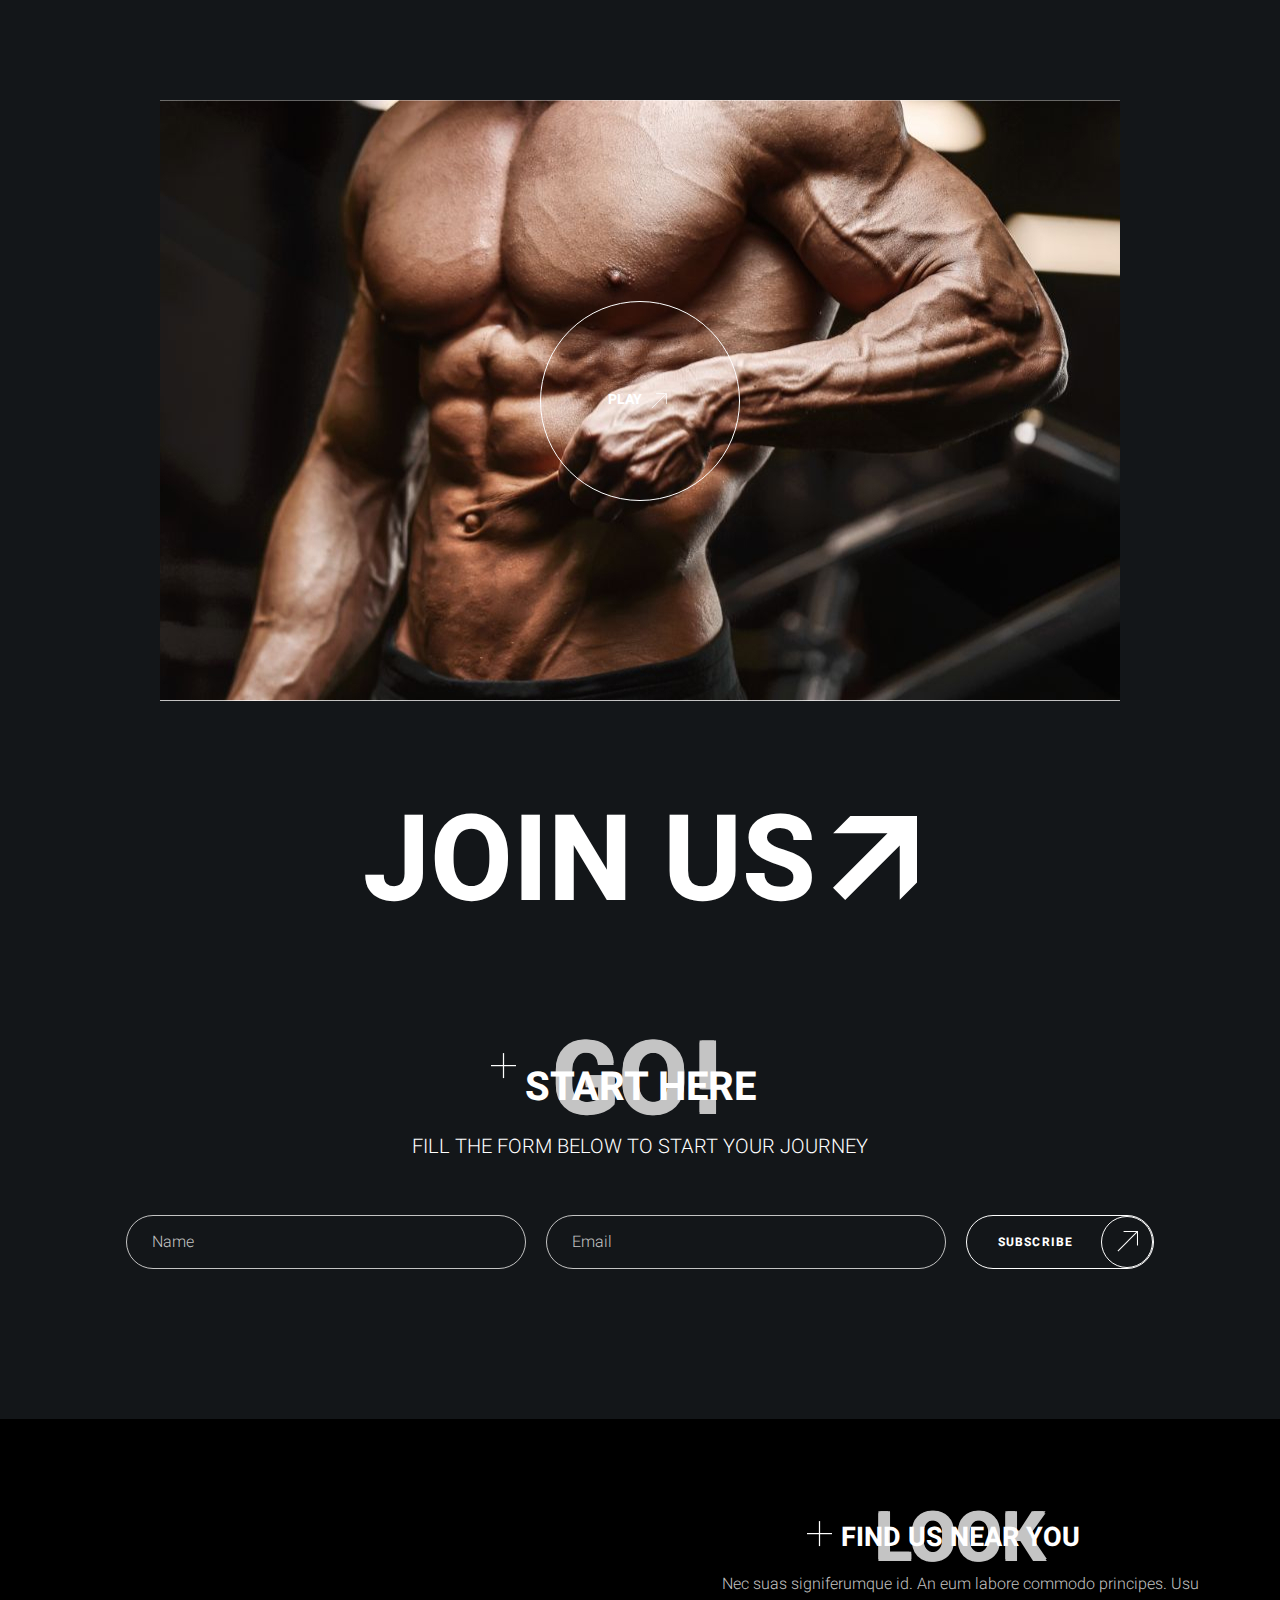
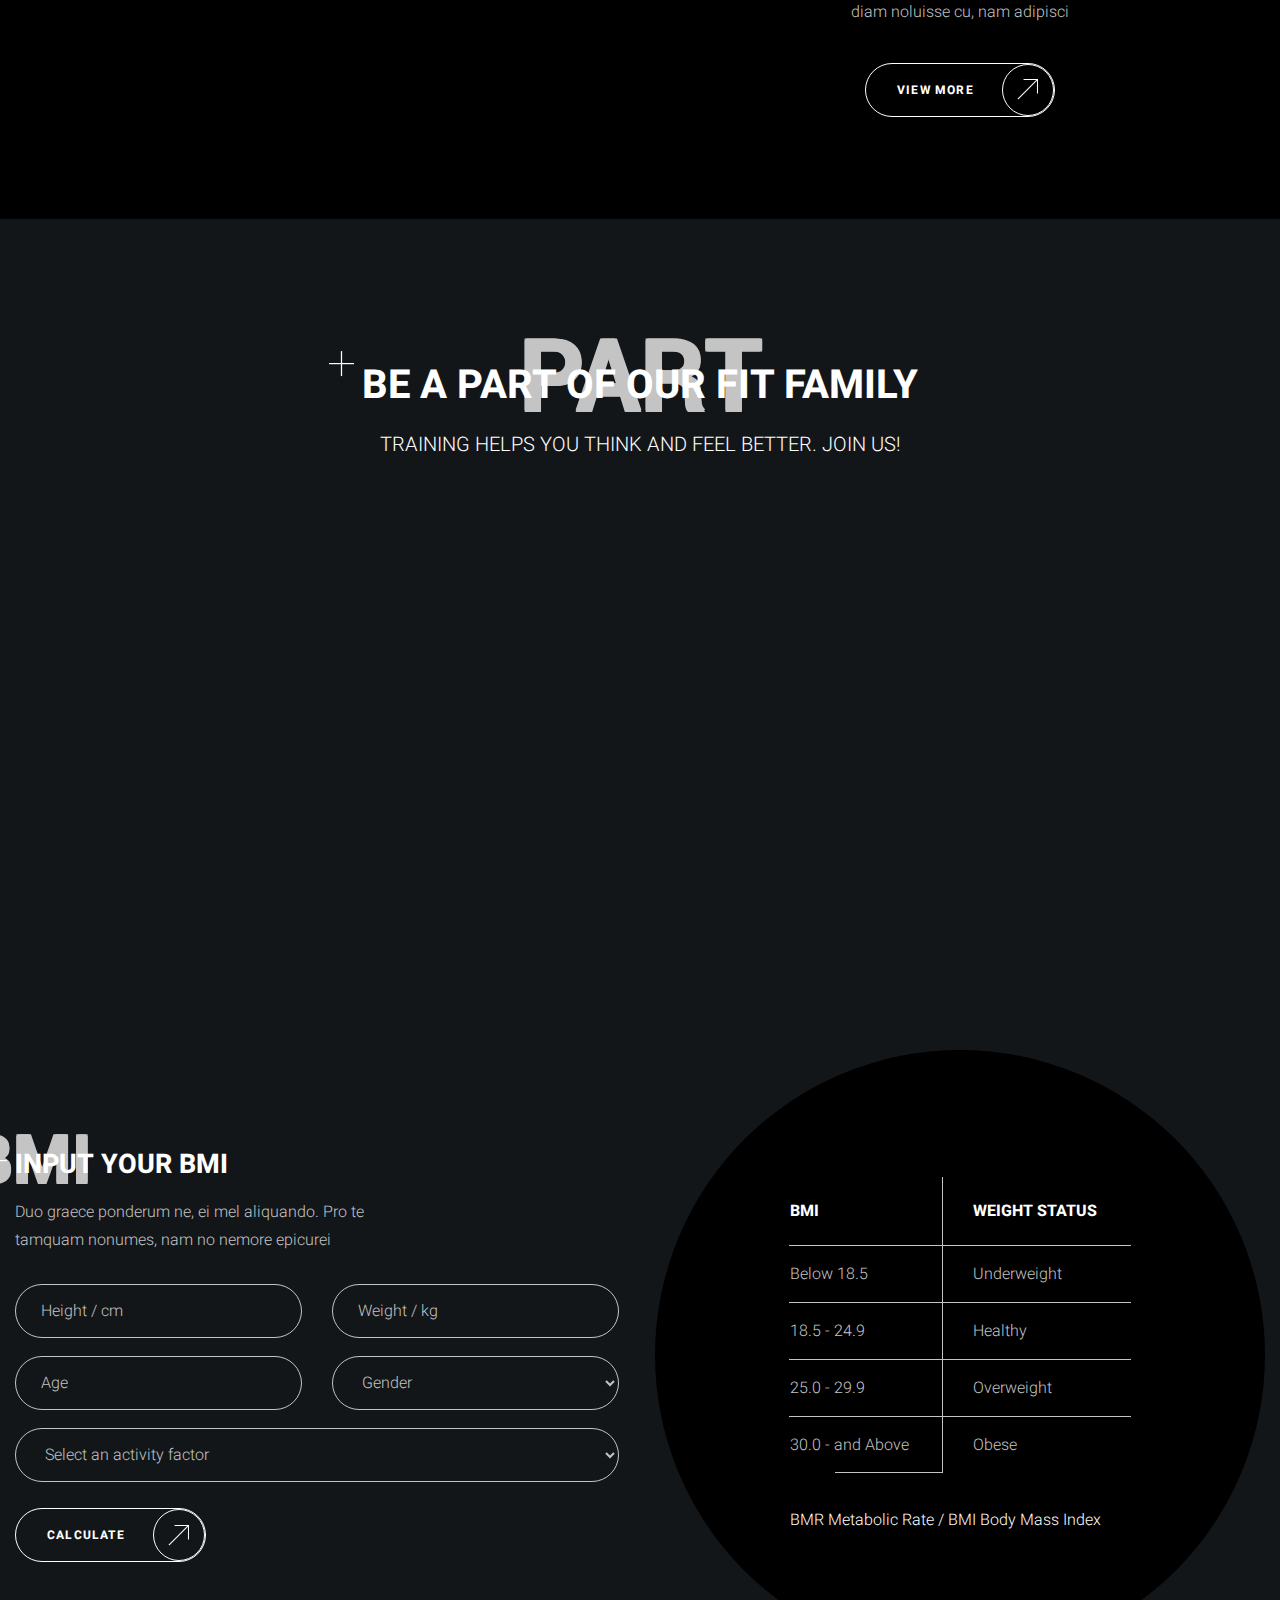
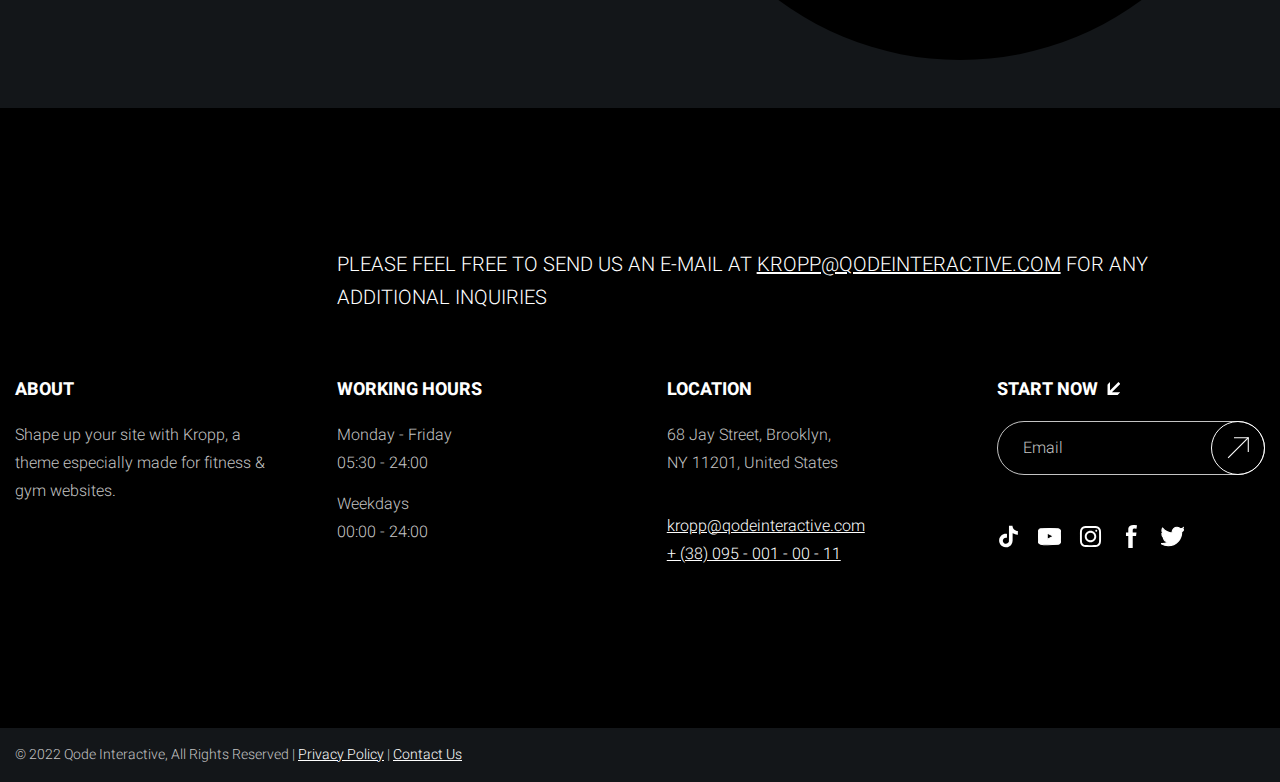
==== commit a33fd983: "portfolio" ====
--- a/crossfit/index.html
+++ b/crossfit/index.html
@@ -111,7 +111,7 @@
             </div>
             <img
               class="motivation-card-image"
-              src="./images/motivation/1.jpg"
+              src="./images/motivation/1.jpeg"
               alt="A man pulling himself up on a horizontal bar"
               width="518" height="760" loading="lazy"
             />
@@ -136,7 +136,7 @@
             </div>
             <img
               class="motivation-card-image"
-              src="./images/motivation/2.jpg"
+              src="./images/motivation/2.jpeg"
               alt="Man with dumbbells"
               width="518" height="760" loading="lazy"
             />
@@ -209,7 +209,7 @@
           class="join-us-video"
           src=""
           width="960" height="600"
-          poster="./images/video-placeholder.jpg"
+          poster="./images/video-placeholder.jpeg"
         ></video>
         <button
           class="join-us-video-play-button"
@@ -465,7 +465,7 @@
                   <a class="footer-contacts-link" href="mailto:kropp@qodeinteractive.com">kropp@qodeinteractive.com</a>
                 </li>
                 <li class="footer-contacts-item">
-                  <a class="footer-contacts-link" href="tel:+17184076400">+ (1) 718 - 407 - 6400</a>
+                  <a class="footer-contacts-link" href="tel:+380950010011">+ (38) 095 - 001 - 00 - 11</a>
                 </li>
               </ul>
             </div>
--- a/crossfit/style.css
+++ b/crossfit/style.css
@@ -270,10 +270,12 @@
   line-height: 1;
   color: transparent;
   color: var(--color-light-gray);
-	text-shadow: -1px -1px 0 var(--color-light-gray),
-              1px -1px 0 var(--color-light-gray),
-              -1px 1px 0 var(--color-light-gray),
-              1px 1px 0 var(--color-light-gray);
+	text-shadow:
+	-1px -1px 0 var(--color-light-gray),
+	1px -1px 0 var(--color-light-gray),
+	-1px 1px 0 var(--color-light-gray),
+	1px 1px 0 var(--color-light-gray);
+	
 }
 
 .backdrop-title.centered::after {
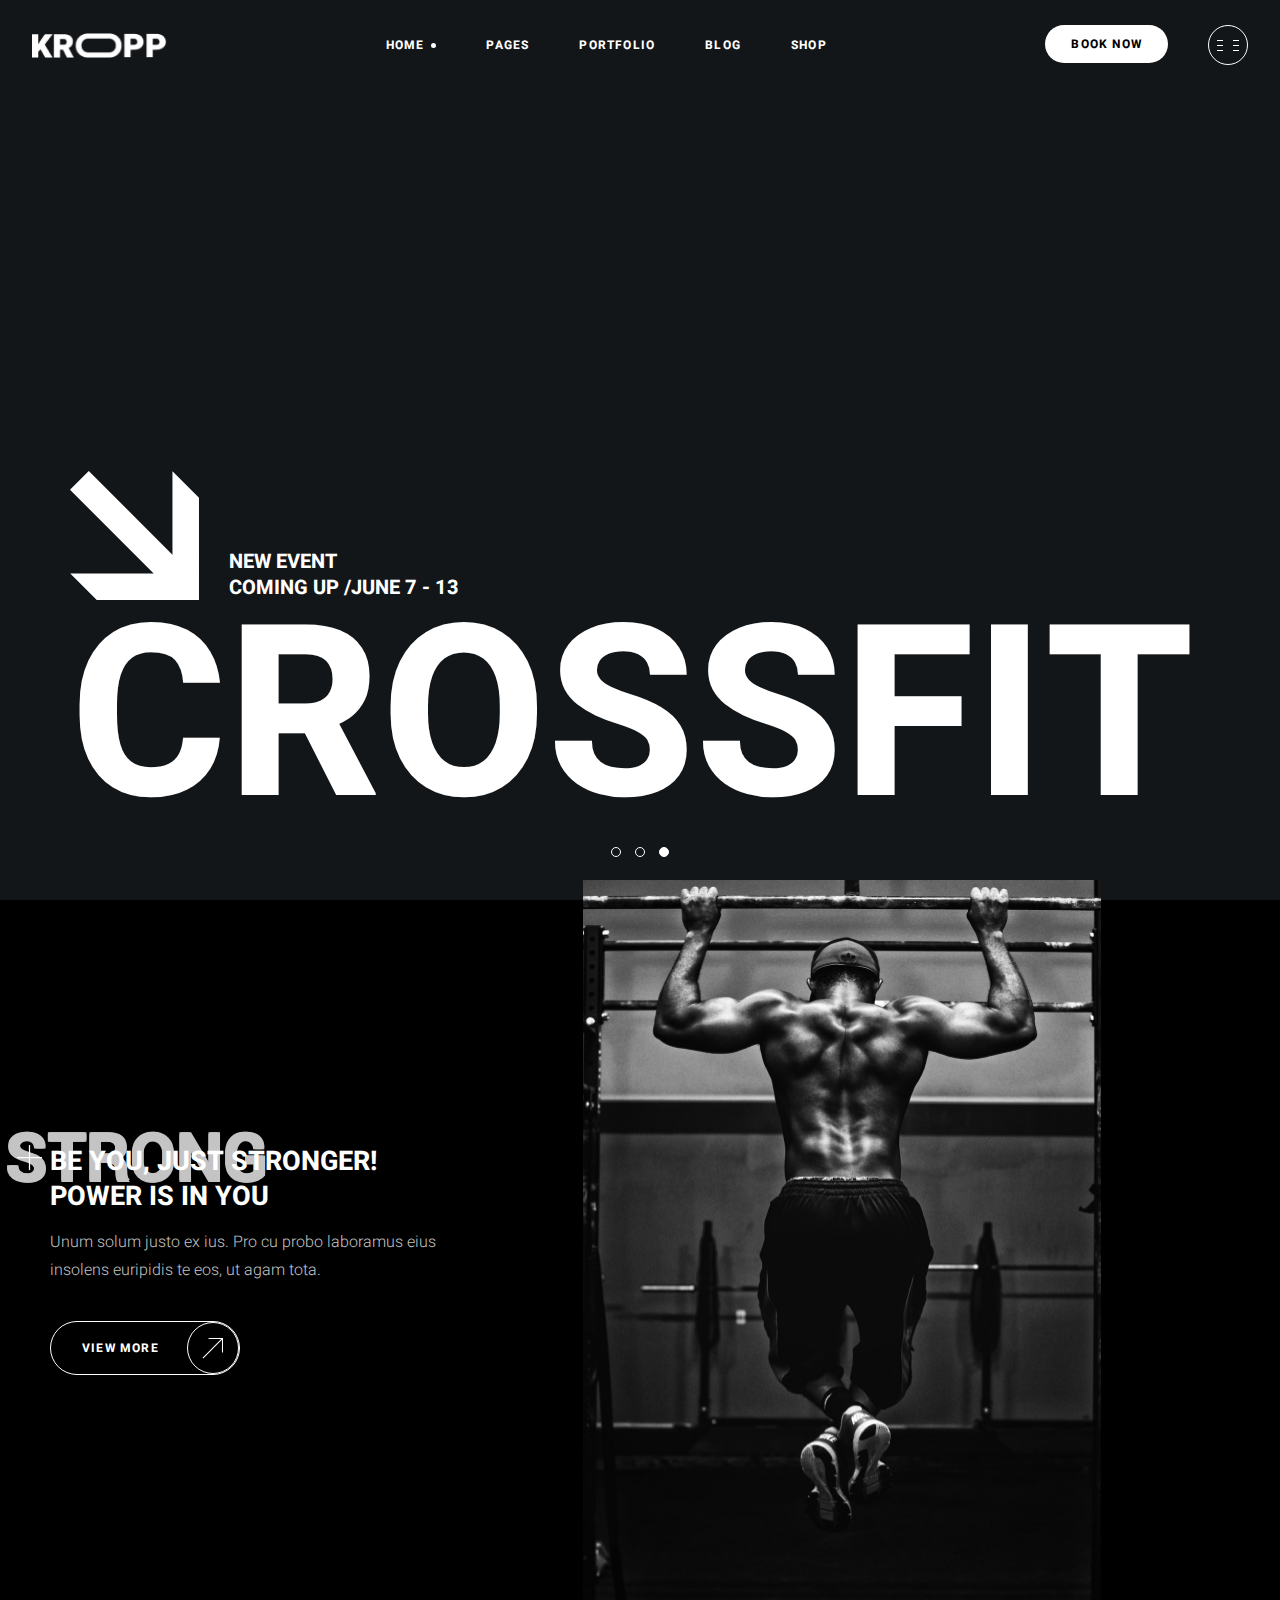
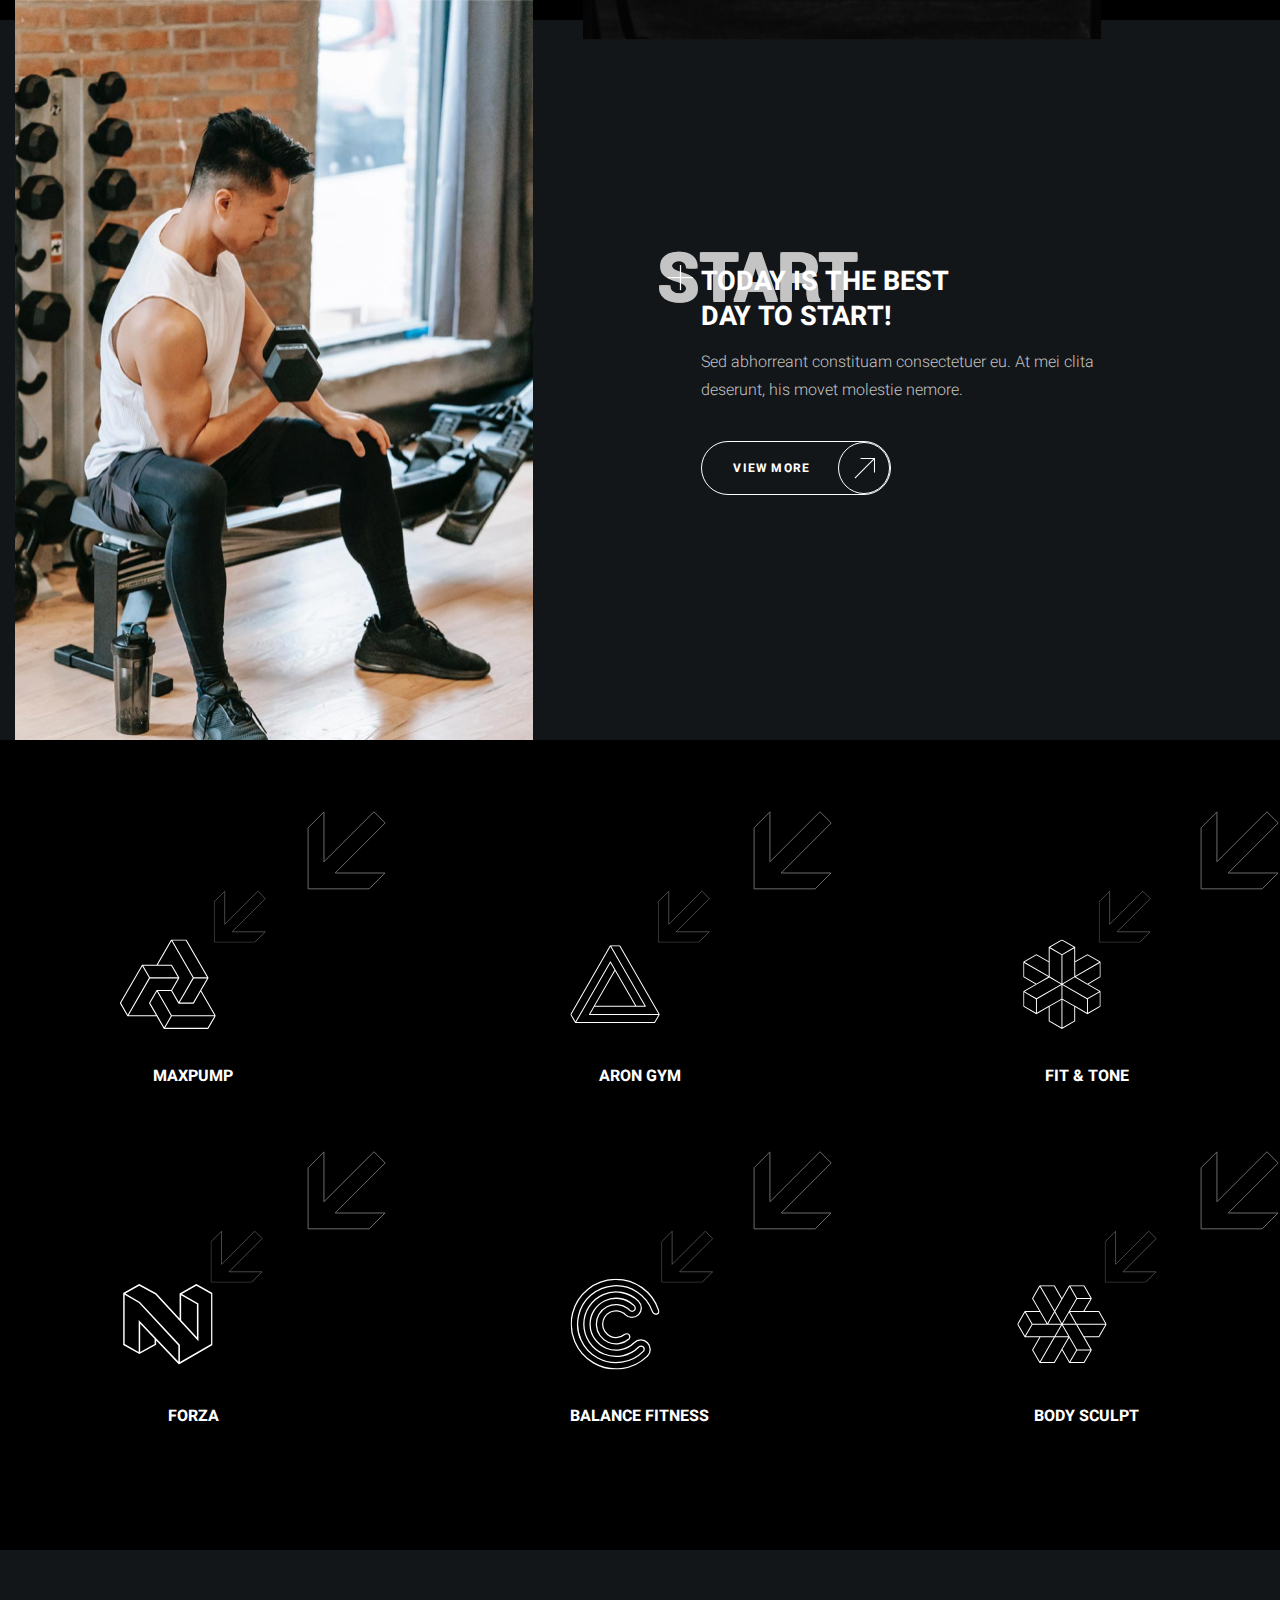
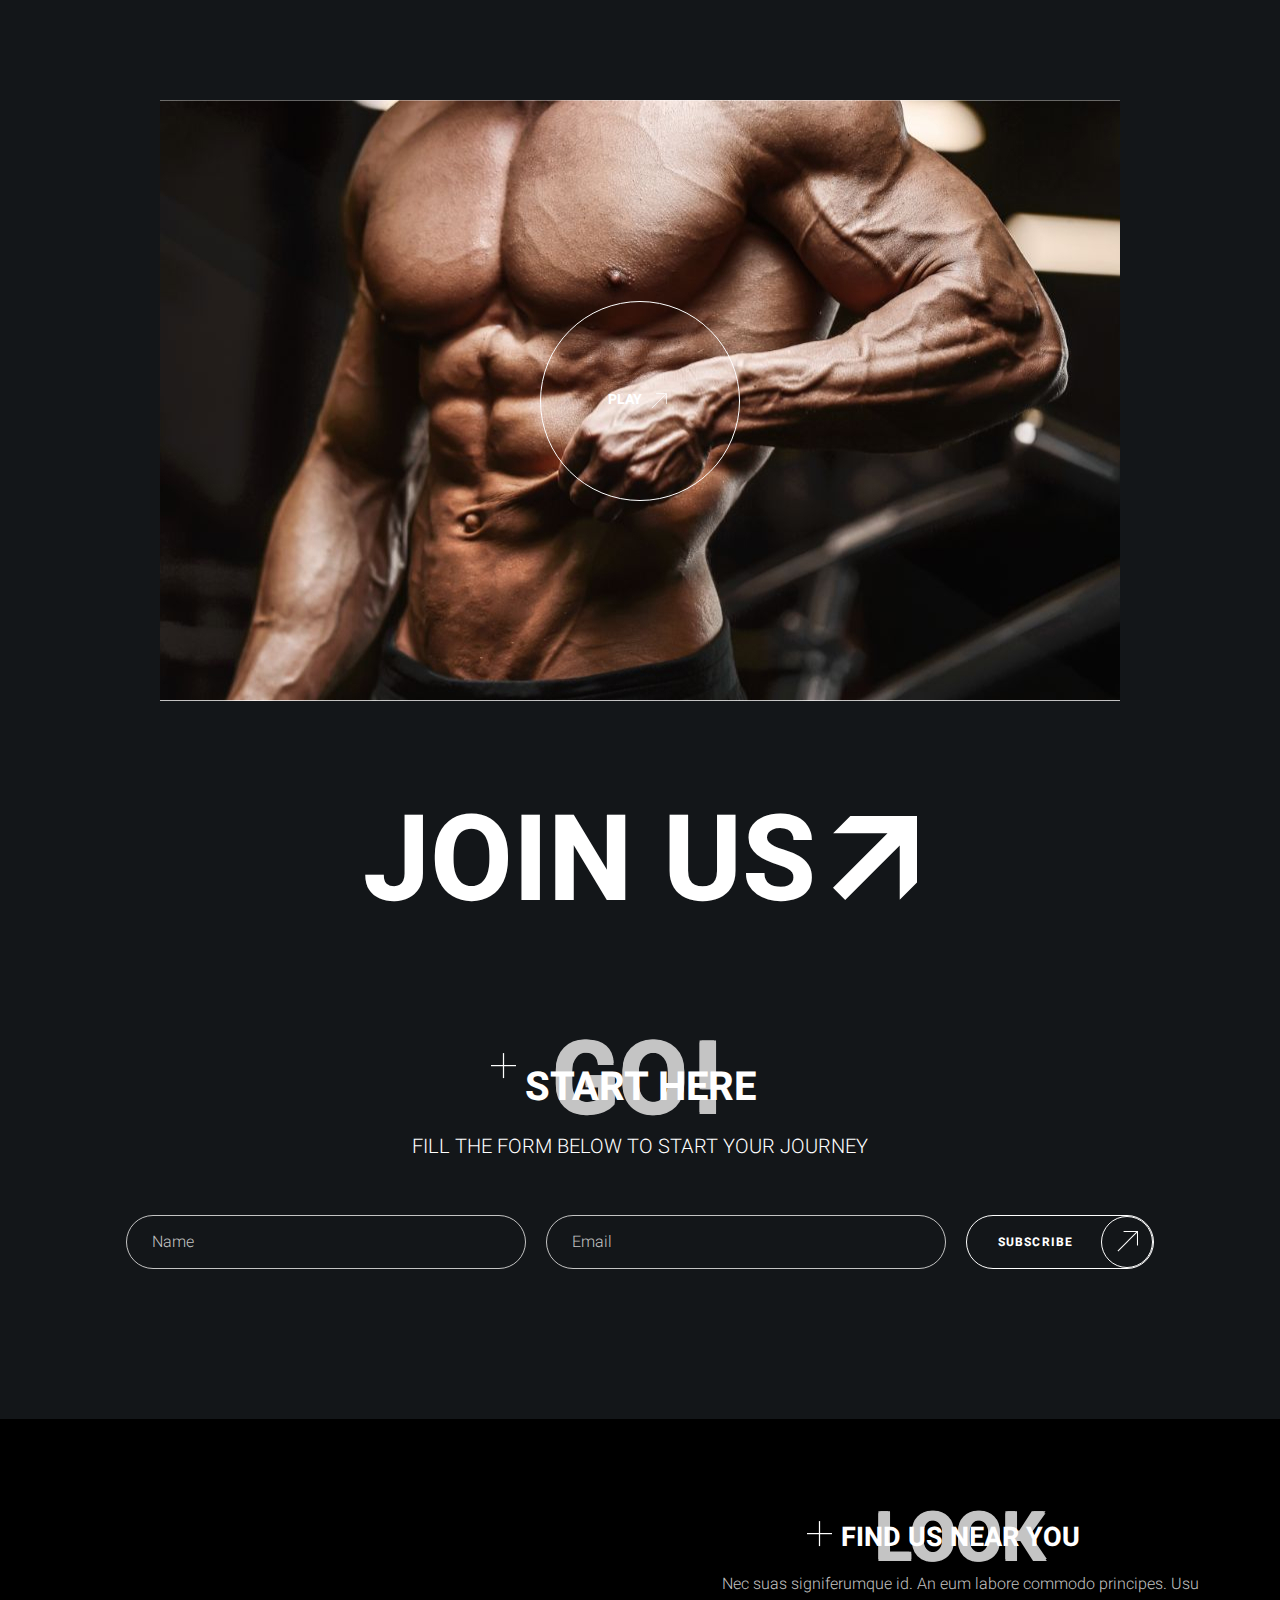
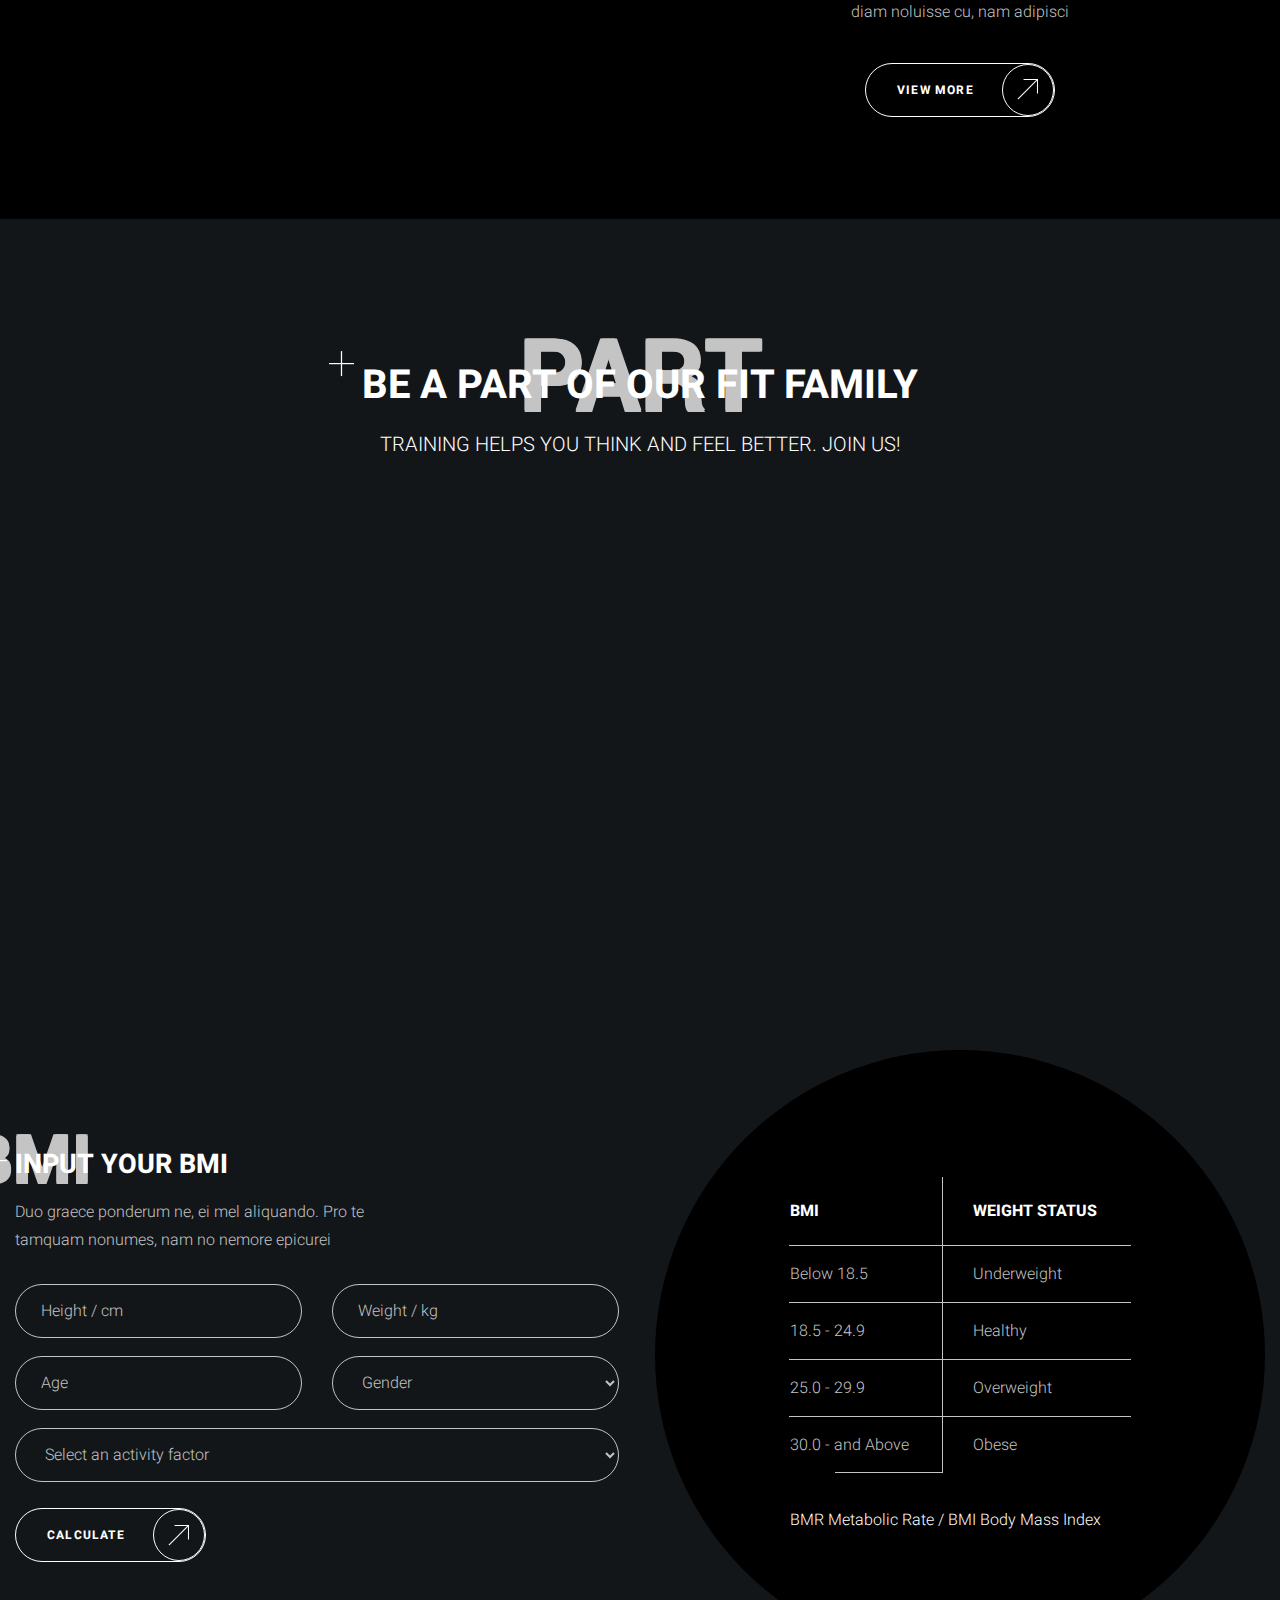
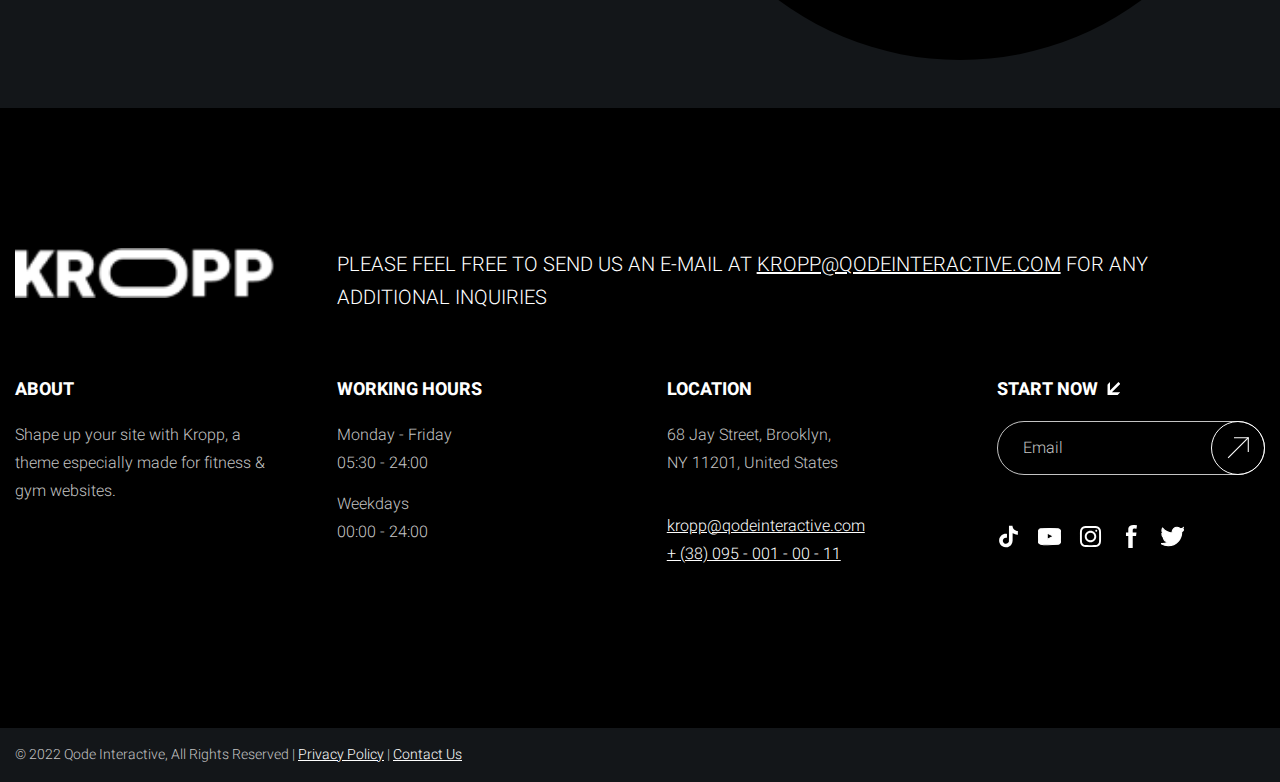
==== commit 8380bbd4: "portfolio" ====
--- a/crossfit/index.html
+++ b/crossfit/index.html
@@ -213,9 +213,7 @@
         ></video>
         <button
           class="join-us-video-play-button"
-          type="button"
-        >
-          Play
+          type="button">Play
         </button>
       </div>
       <div class="join-us-body container">
